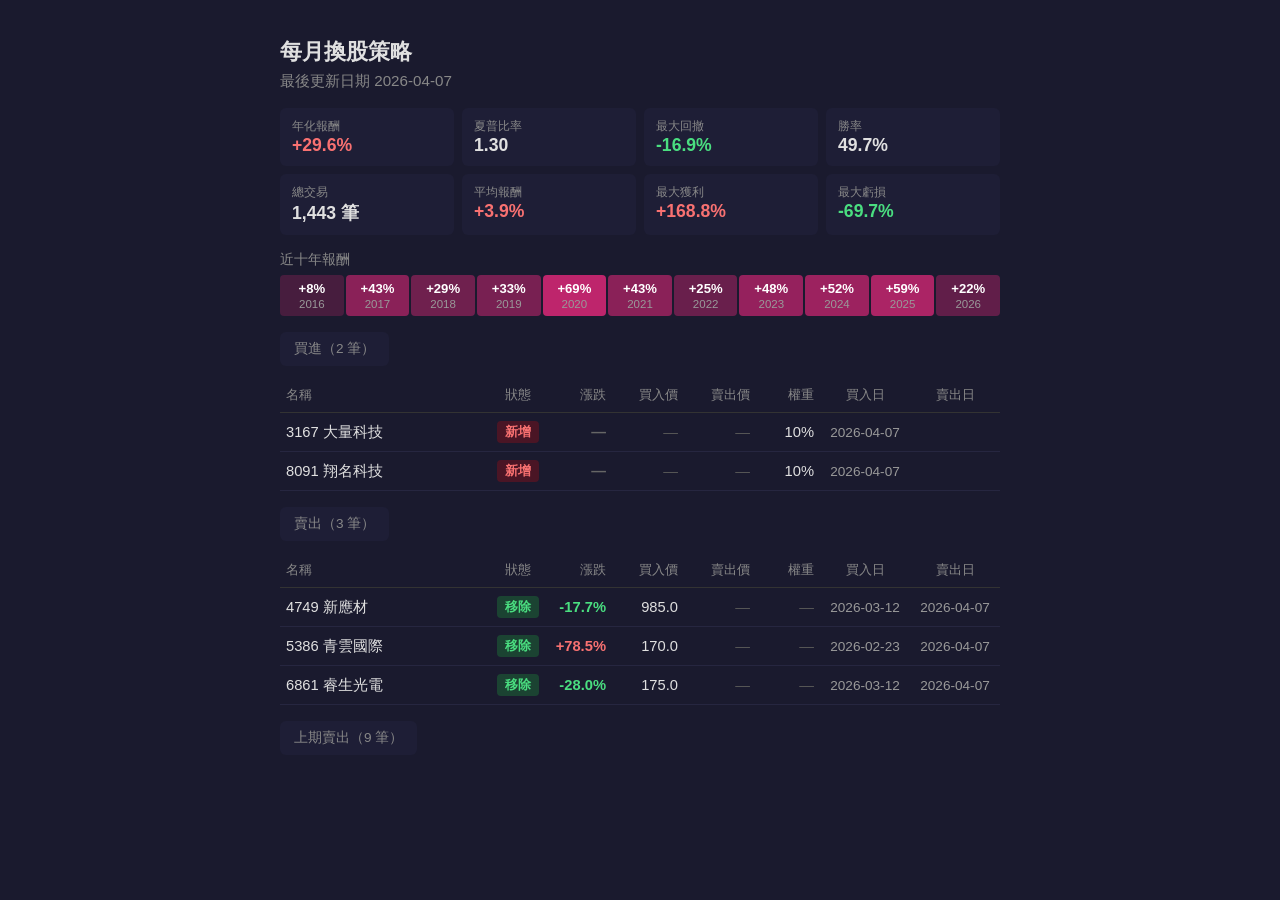
==== index.html @ 0b6f0db0 "更新交易訊號" ====
<!DOCTYPE html>
<html lang="zh-Hant">
<head>
<meta charset="UTF-8">
<meta name="viewport" content="width=device-width, initial-scale=1.0">
<title>每月換股策略</title>
<style>
*{margin:0;padding:0;box-sizing:border-box}
body{
  font-family:-apple-system,"Segoe UI",sans-serif;
  background:#1a1a2e;color:#e0e0e0;
  min-height:100vh;display:flex;justify-content:center;padding:16px;
}
.container{width:100%;max-width:720px}
h1{font-size:1.4rem;padding:20px 0 4px}
.sub{padding-bottom:16px}
.date{color:#888;font-size:0.95rem}

.metrics{
  display:grid;grid-template-columns:repeat(4,1fr);
  gap:8px;margin-bottom:16px;
}
.metric{background:#1e1e36;border-radius:6px;padding:10px 12px}
.metric-label{font-size:0.75rem;color:#888}
.metric-value{font-size:1.1rem;font-weight:600;font-variant-numeric:tabular-nums}
.metric-value.pos{color:#f87171}
.metric-value.neg{color:#4ade80}

.yearly{margin-bottom:16px}
.yearly-title{font-size:0.85rem;color:#888;margin-bottom:6px}
.yearly-row{display:flex;gap:2px}
.yearly-cell{flex:1;text-align:center;border-radius:4px;padding:6px 2px}
.yearly-val{font-size:0.82rem;font-weight:600;color:#fff}
.yearly-year{font-size:0.72rem;color:#999;margin-top:2px}

table{width:100%;border-collapse:collapse;font-size:0.92rem}
thead th{
  text-align:left;padding:8px 6px;color:#888;font-weight:500;
  border-bottom:1px solid #333;font-size:0.82rem;white-space:nowrap;
}
tbody td{padding:8px 6px;border-bottom:1px solid #262640}
tbody tr:hover{background:rgba(255,255,255,0.03)}

.col-name{min-width:120px}
.col-act{text-align:center;width:60px}
.col-ret{text-align:right;width:64px}
.col-price{text-align:right;width:72px}
.col-wt{text-align:right;width:64px}
.col-date{text-align:center;width:90px;color:#999;font-size:0.85rem}

.act{
  display:inline-block;font-size:0.82rem;padding:2px 8px;
  border-radius:4px;font-weight:600;
}
.act-buy{background:#4a1525;color:#f87171}
.act-sell{background:#1b4332;color:#4ade80}
.act-hold{background:#1e293b;color:#94a3b8}

.ret{font-weight:600;font-variant-numeric:tabular-nums}
.ret.pos{color:#f87171}
.ret.neg{color:#4ade80}
.ret.neutral{color:#666}

.wt{font-variant-numeric:tabular-nums}
.wt.dim{color:#555}

.price{font-variant-numeric:tabular-nums}
.price.dim{color:#555}

.empty{text-align:center;padding:32px;color:#666}

.section{margin-top:16px}
.section summary{
  cursor:pointer;font-size:0.85rem;color:#888;
  padding:8px 14px;background:#1e1e36;border-radius:6px;
  display:inline-block;user-select:none;
}
.section summary:hover{color:#bbb;background:#262640}
.section[open] summary{margin-bottom:8px}
.section table{margin-top:4px}
</style>
</head>
<body>
<div class="container">
<h1>每月換股策略</h1>
<div class="sub">
  <span class="date">最後更新日期 2026-04-07</span>
</div>
<div class="metrics">
<div class="metric"><div class="metric-label">年化報酬</div><div class="metric-value pos">+29.6%</div></div>
<div class="metric"><div class="metric-label">夏普比率</div><div class="metric-value">1.30</div></div>
<div class="metric"><div class="metric-label">最大回撤</div><div class="metric-value neg">-16.9%</div></div>
<div class="metric"><div class="metric-label">勝率</div><div class="metric-value">49.7%</div></div>
<div class="metric"><div class="metric-label">總交易</div><div class="metric-value">1,443 筆</div></div>
<div class="metric"><div class="metric-label">平均報酬</div><div class="metric-value pos">+3.9%</div></div>
<div class="metric"><div class="metric-label">最大獲利</div><div class="metric-value pos">+168.8%</div></div>
<div class="metric"><div class="metric-label">最大虧損</div><div class="metric-value neg">-69.7%</div></div>
</div>

<div class="yearly">
<div class="yearly-title">近十年報酬</div>
<div class="yearly-row">
<div class="yearly-cell" style="background:rgba(219,39,119,0.23)"><div class="yearly-val">+8%</div><div class="yearly-year">2016</div></div>
<div class="yearly-cell" style="background:rgba(219,39,119,0.58)"><div class="yearly-val">+43%</div><div class="yearly-year">2017</div></div>
<div class="yearly-cell" style="background:rgba(219,39,119,0.44)"><div class="yearly-val">+29%</div><div class="yearly-year">2018</div></div>
<div class="yearly-cell" style="background:rgba(219,39,119,0.49)"><div class="yearly-val">+33%</div><div class="yearly-year">2019</div></div>
<div class="yearly-cell" style="background:rgba(219,39,119,0.85)"><div class="yearly-val">+69%</div><div class="yearly-year">2020</div></div>
<div class="yearly-cell" style="background:rgba(219,39,119,0.58)"><div class="yearly-val">+43%</div><div class="yearly-year">2021</div></div>
<div class="yearly-cell" style="background:rgba(219,39,119,0.41)"><div class="yearly-val">+25%</div><div class="yearly-year">2022</div></div>
<div class="yearly-cell" style="background:rgba(219,39,119,0.64)"><div class="yearly-val">+48%</div><div class="yearly-year">2023</div></div>
<div class="yearly-cell" style="background:rgba(219,39,119,0.68)"><div class="yearly-val">+52%</div><div class="yearly-year">2024</div></div>
<div class="yearly-cell" style="background:rgba(219,39,119,0.75)"><div class="yearly-val">+59%</div><div class="yearly-year">2025</div></div>
<div class="yearly-cell" style="background:rgba(219,39,119,0.37)"><div class="yearly-val">+22%</div><div class="yearly-year">2026</div></div>
</div>
</div>


<details class="section" open>
<summary>買進（2 筆）</summary>
<table>
<thead>
<tr>
  <th>名稱</th>
  <th style="text-align:center">狀態</th>
  <th style="text-align:right">漲跌</th>
  <th style="text-align:right">買入價</th>
  <th style="text-align:right">賣出價</th>
  <th style="text-align:right">權重</th>
  <th style="text-align:center">買入日</th>
  <th style="text-align:center">賣出日</th>
</tr>
</thead>
<tbody>
<tr>
  <td class="col-name">3167 大量科技</td>
  <td class="col-act"><span class="act act-buy">新增</span></td>
  <td class="col-ret"><span class="ret neutral">—</span></td>
  <td class="col-price"><span class="price dim">—</span></td>
  <td class="col-price"><span class="price dim">—</span></td>
  <td class="col-wt"><span class="wt">10%</span></td>
  <td class="col-date">2026-04-07</td>
  <td class="col-date"></td>
</tr>
<tr>
  <td class="col-name">8091 翔名科技</td>
  <td class="col-act"><span class="act act-buy">新增</span></td>
  <td class="col-ret"><span class="ret neutral">—</span></td>
  <td class="col-price"><span class="price dim">—</span></td>
  <td class="col-price"><span class="price dim">—</span></td>
  <td class="col-wt"><span class="wt">10%</span></td>
  <td class="col-date">2026-04-07</td>
  <td class="col-date"></td>
</tr>

</tbody>
</table>
</details>
<details class="section" open>
<summary>賣出（3 筆）</summary>
<table>
<thead>
<tr>
  <th>名稱</th>
  <th style="text-align:center">狀態</th>
  <th style="text-align:right">漲跌</th>
  <th style="text-align:right">買入價</th>
  <th style="text-align:right">賣出價</th>
  <th style="text-align:right">權重</th>
  <th style="text-align:center">買入日</th>
  <th style="text-align:center">賣出日</th>
</tr>
</thead>
<tbody>
<tr>
  <td class="col-name">4749 新應材</td>
  <td class="col-act"><span class="act act-sell">移除</span></td>
  <td class="col-ret"><span class="ret neg">-17.7%</span></td>
  <td class="col-price"><span class="price">985.0</span></td>
  <td class="col-price"><span class="price dim">—</span></td>
  <td class="col-wt"><span class="wt dim">—</span></td>
  <td class="col-date">2026-03-12</td>
  <td class="col-date">2026-04-07</td>
</tr>
<tr>
  <td class="col-name">5386 青雲國際</td>
  <td class="col-act"><span class="act act-sell">移除</span></td>
  <td class="col-ret"><span class="ret pos">+78.5%</span></td>
  <td class="col-price"><span class="price">170.0</span></td>
  <td class="col-price"><span class="price dim">—</span></td>
  <td class="col-wt"><span class="wt dim">—</span></td>
  <td class="col-date">2026-02-23</td>
  <td class="col-date">2026-04-07</td>
</tr>
<tr>
  <td class="col-name">6861 睿生光電</td>
  <td class="col-act"><span class="act act-sell">移除</span></td>
  <td class="col-ret"><span class="ret neg">-28.0%</span></td>
  <td class="col-price"><span class="price">175.0</span></td>
  <td class="col-price"><span class="price dim">—</span></td>
  <td class="col-wt"><span class="wt dim">—</span></td>
  <td class="col-date">2026-03-12</td>
  <td class="col-date">2026-04-07</td>
</tr>

</tbody>
</table>
</details>
<details class="section">
<summary>上期賣出（9 筆）</summary>
<table>
<thead>
<tr>
  <th>名稱</th>
  <th style="text-align:center">狀態</th>
  <th style="text-align:right">漲跌</th>
  <th style="text-align:right">買入價</th>
  <th style="text-align:right">賣出價</th>
  <th style="text-align:right">權重</th>
  <th style="text-align:center">買入日</th>
  <th style="text-align:center">賣出日</th>
</tr>
</thead>
<tbody>
<tr>
  <td class="col-name">6588 東典光電</td>
  <td class="col-act"><span class="act act-sell">移除</span></td>
  <td class="col-ret"><span class="ret neg">-22.9%</span></td>
  <td class="col-price"><span class="price">100.0</span></td>
  <td class="col-price"><span class="price">77.6</span></td>
  <td class="col-wt"><span class="wt dim">—</span></td>
  <td class="col-date">2026-02-23</td>
  <td class="col-date">2026-03-12</td>
</tr>
<tr>
  <td class="col-name">8996 高力</td>
  <td class="col-act"><span class="act act-sell">移除</span></td>
  <td class="col-ret"><span class="ret neg">-6.7%</span></td>
  <td class="col-price"><span class="price">895.0</span></td>
  <td class="col-price"><span class="price">840.0</span></td>
  <td class="col-wt"><span class="wt dim">—</span></td>
  <td class="col-date">2026-02-23</td>
  <td class="col-date">2026-03-12</td>
</tr>
<tr>
  <td class="col-name">2485 兆赫電子</td>
  <td class="col-act"><span class="act act-sell">移除</span></td>
  <td class="col-ret"><span class="ret pos">+51.4%</span></td>
  <td class="col-price"><span class="price">37.8</span></td>
  <td class="col-price"><span class="price">57.5</span></td>
  <td class="col-wt"><span class="wt dim">—</span></td>
  <td class="col-date">2026-02-23</td>
  <td class="col-date">2026-03-12</td>
</tr>
<tr>
  <td class="col-name">3167 大量科技</td>
  <td class="col-act"><span class="act act-sell">移除</span></td>
  <td class="col-ret"><span class="ret pos">+25.4%</span></td>
  <td class="col-price"><span class="price">281.5</span></td>
  <td class="col-price"><span class="price">355.0</span></td>
  <td class="col-wt"><span class="wt dim">—</span></td>
  <td class="col-date">2026-02-23</td>
  <td class="col-date">2026-03-12</td>
</tr>
<tr>
  <td class="col-name">5475 德宏工業</td>
  <td class="col-act"><span class="act act-sell">移除</span></td>
  <td class="col-ret"><span class="ret pos">+11.6%</span></td>
  <td class="col-price"><span class="price">179.0</span></td>
  <td class="col-price"><span class="price">201.0</span></td>
  <td class="col-wt"><span class="wt dim">—</span></td>
  <td class="col-date">2026-02-23</td>
  <td class="col-date">2026-03-12</td>
</tr>
<tr>
  <td class="col-name">2897 王道銀行</td>
  <td class="col-act"><span class="act act-sell">移除</span></td>
  <td class="col-ret"><span class="ret pos">+1.8%</span></td>
  <td class="col-price"><span class="price">9.7</span></td>
  <td class="col-price"><span class="price">9.9</span></td>
  <td class="col-wt"><span class="wt dim">—</span></td>
  <td class="col-date">2026-02-23</td>
  <td class="col-date">2026-03-12</td>
</tr>
<tr>
  <td class="col-name">2890 永豐金控</td>
  <td class="col-act"><span class="act act-sell">移除</span></td>
  <td class="col-ret"><span class="ret neg">-4.0%</span></td>
  <td class="col-price"><span class="price">32.5</span></td>
  <td class="col-price"><span class="price">31.4</span></td>
  <td class="col-wt"><span class="wt dim">—</span></td>
  <td class="col-date">2026-02-23</td>
  <td class="col-date">2026-03-12</td>
</tr>
<tr>
  <td class="col-name">3526 凡甲科技</td>
  <td class="col-act"><span class="act act-sell">移除</span></td>
  <td class="col-ret"><span class="ret neg">-0.6%</span></td>
  <td class="col-price"><span class="price">286.0</span></td>
  <td class="col-price"><span class="price">286.0</span></td>
  <td class="col-wt"><span class="wt dim">—</span></td>
  <td class="col-date">2026-02-23</td>
  <td class="col-date">2026-03-12</td>
</tr>
<tr>
  <td class="col-name">3163 波若威科</td>
  <td class="col-act"><span class="act act-sell">移除</span></td>
  <td class="col-ret"><span class="ret pos">+31.6%</span></td>
  <td class="col-price"><span class="price">640.0</span></td>
  <td class="col-price"><span class="price">847.0</span></td>
  <td class="col-wt"><span class="wt dim">—</span></td>
  <td class="col-date">2026-02-23</td>
  <td class="col-date">2026-03-12</td>
</tr>

</tbody>
</table>
</details>
</div>
</body>
</html>
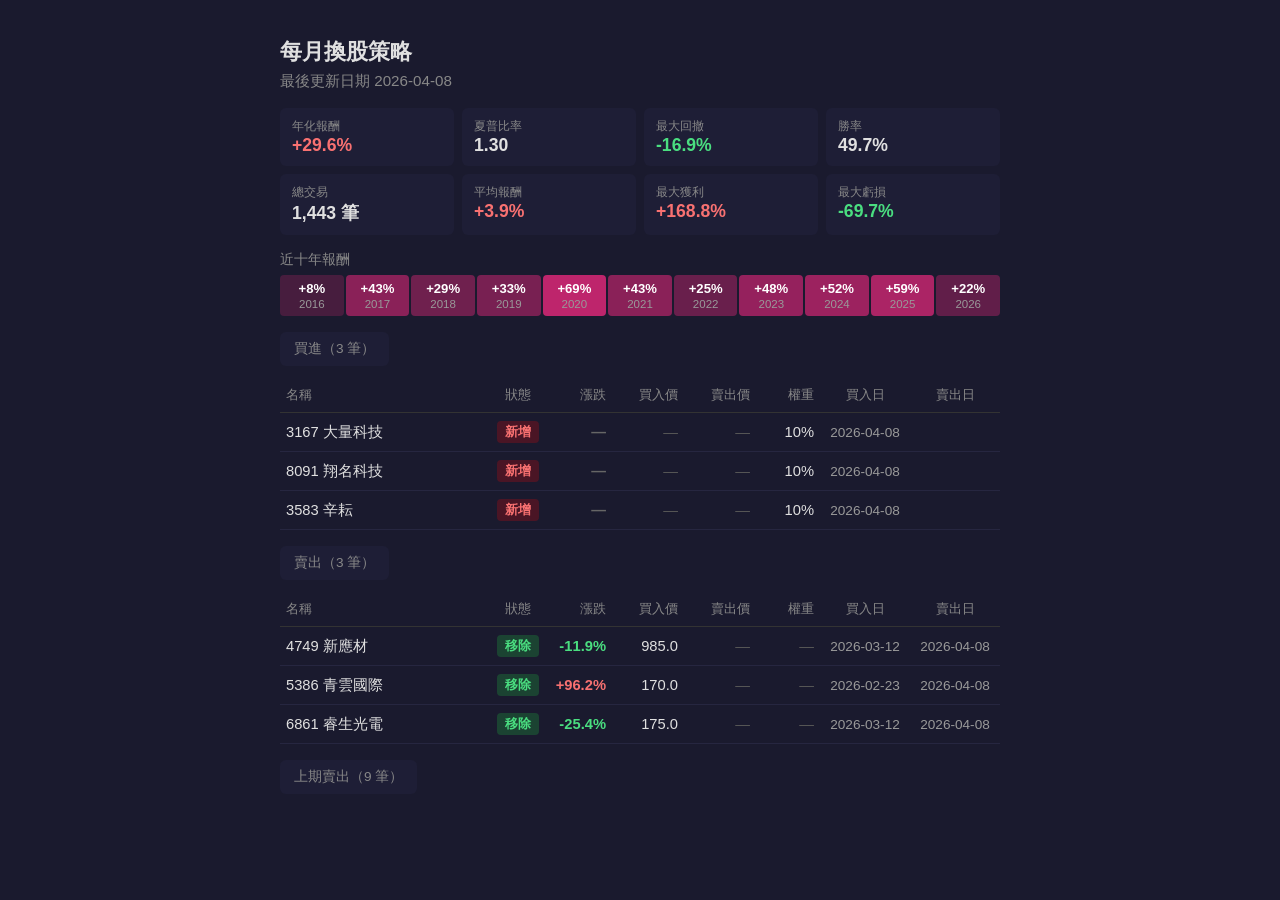
==== commit 9dbb2e10: "更新交易訊號" ====
--- a/index.html
+++ b/index.html
@@ -84,7 +84,7 @@
 <div class="container">
 <h1>每月換股策略</h1>
 <div class="sub">
-  <span class="date">最後更新日期 2026-04-07</span>
+  <span class="date">最後更新日期 2026-04-08</span>
 </div>
 <div class="metrics">
 <div class="metric"><div class="metric-label">年化報酬</div><div class="metric-value pos">+29.6%</div></div>
@@ -116,7 +116,7 @@
 
 
 <details class="section" open>
-<summary>買進（2 筆）</summary>
+<summary>買進（3 筆）</summary>
 <table>
 <thead>
 <tr>
@@ -138,7 +138,7 @@
   <td class="col-price"><span class="price dim">—</span></td>
   <td class="col-price"><span class="price dim">—</span></td>
   <td class="col-wt"><span class="wt">10%</span></td>
-  <td class="col-date">2026-04-07</td>
+  <td class="col-date">2026-04-08</td>
   <td class="col-date"></td>
 </tr>
 <tr>
@@ -148,7 +148,17 @@
   <td class="col-price"><span class="price dim">—</span></td>
   <td class="col-price"><span class="price dim">—</span></td>
   <td class="col-wt"><span class="wt">10%</span></td>
-  <td class="col-date">2026-04-07</td>
+  <td class="col-date">2026-04-08</td>
+  <td class="col-date"></td>
+</tr>
+<tr>
+  <td class="col-name">3583 辛耘</td>
+  <td class="col-act"><span class="act act-buy">新增</span></td>
+  <td class="col-ret"><span class="ret neutral">—</span></td>
+  <td class="col-price"><span class="price dim">—</span></td>
+  <td class="col-price"><span class="price dim">—</span></td>
+  <td class="col-wt"><span class="wt">10%</span></td>
+  <td class="col-date">2026-04-08</td>
   <td class="col-date"></td>
 </tr>
 
@@ -174,32 +184,32 @@
 <tr>
   <td class="col-name">4749 新應材</td>
   <td class="col-act"><span class="act act-sell">移除</span></td>
-  <td class="col-ret"><span class="ret neg">-17.7%</span></td>
+  <td class="col-ret"><span class="ret neg">-11.9%</span></td>
   <td class="col-price"><span class="price">985.0</span></td>
   <td class="col-price"><span class="price dim">—</span></td>
   <td class="col-wt"><span class="wt dim">—</span></td>
   <td class="col-date">2026-03-12</td>
-  <td class="col-date">2026-04-07</td>
+  <td class="col-date">2026-04-08</td>
 </tr>
 <tr>
   <td class="col-name">5386 青雲國際</td>
   <td class="col-act"><span class="act act-sell">移除</span></td>
-  <td class="col-ret"><span class="ret pos">+78.5%</span></td>
+  <td class="col-ret"><span class="ret pos">+96.2%</span></td>
   <td class="col-price"><span class="price">170.0</span></td>
   <td class="col-price"><span class="price dim">—</span></td>
   <td class="col-wt"><span class="wt dim">—</span></td>
   <td class="col-date">2026-02-23</td>
-  <td class="col-date">2026-04-07</td>
+  <td class="col-date">2026-04-08</td>
 </tr>
 <tr>
   <td class="col-name">6861 睿生光電</td>
   <td class="col-act"><span class="act act-sell">移除</span></td>
-  <td class="col-ret"><span class="ret neg">-28.0%</span></td>
+  <td class="col-ret"><span class="ret neg">-25.4%</span></td>
   <td class="col-price"><span class="price">175.0</span></td>
   <td class="col-price"><span class="price dim">—</span></td>
   <td class="col-wt"><span class="wt dim">—</span></td>
   <td class="col-date">2026-03-12</td>
-  <td class="col-date">2026-04-07</td>
+  <td class="col-date">2026-04-08</td>
 </tr>
 
 </tbody>
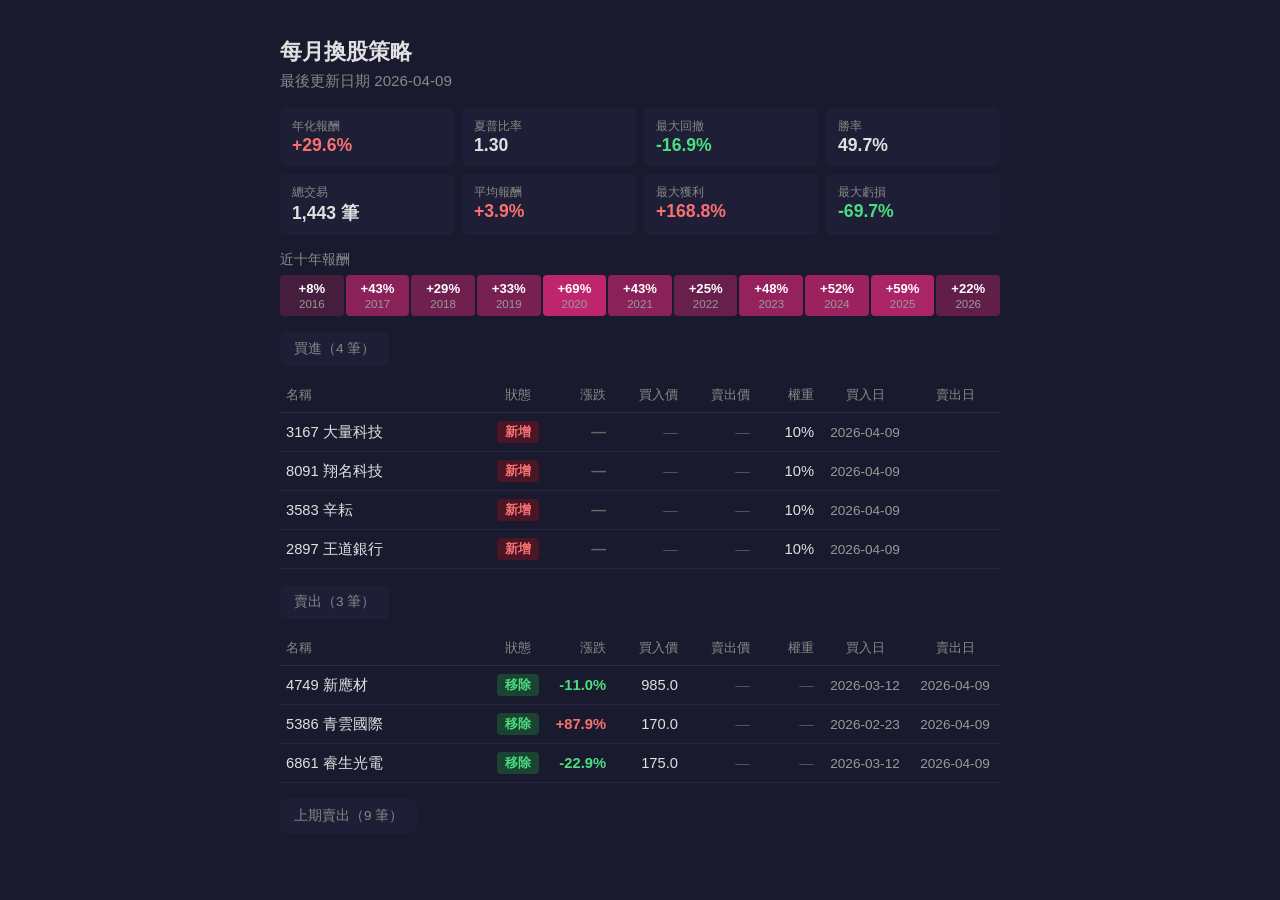
==== commit ac52eb8e: "更新交易訊號" ====
--- a/index.html
+++ b/index.html
@@ -84,7 +84,7 @@
 <div class="container">
 <h1>每月換股策略</h1>
 <div class="sub">
-  <span class="date">最後更新日期 2026-04-08</span>
+  <span class="date">最後更新日期 2026-04-09</span>
 </div>
 <div class="metrics">
 <div class="metric"><div class="metric-label">年化報酬</div><div class="metric-value pos">+29.6%</div></div>
@@ -116,7 +116,7 @@
 
 
 <details class="section" open>
-<summary>買進（3 筆）</summary>
+<summary>買進（4 筆）</summary>
 <table>
 <thead>
 <tr>
@@ -138,7 +138,7 @@
   <td class="col-price"><span class="price dim">—</span></td>
   <td class="col-price"><span class="price dim">—</span></td>
   <td class="col-wt"><span class="wt">10%</span></td>
-  <td class="col-date">2026-04-08</td>
+  <td class="col-date">2026-04-09</td>
   <td class="col-date"></td>
 </tr>
 <tr>
@@ -148,7 +148,7 @@
   <td class="col-price"><span class="price dim">—</span></td>
   <td class="col-price"><span class="price dim">—</span></td>
   <td class="col-wt"><span class="wt">10%</span></td>
-  <td class="col-date">2026-04-08</td>
+  <td class="col-date">2026-04-09</td>
   <td class="col-date"></td>
 </tr>
 <tr>
@@ -158,7 +158,17 @@
   <td class="col-price"><span class="price dim">—</span></td>
   <td class="col-price"><span class="price dim">—</span></td>
   <td class="col-wt"><span class="wt">10%</span></td>
-  <td class="col-date">2026-04-08</td>
+  <td class="col-date">2026-04-09</td>
+  <td class="col-date"></td>
+</tr>
+<tr>
+  <td class="col-name">2897 王道銀行</td>
+  <td class="col-act"><span class="act act-buy">新增</span></td>
+  <td class="col-ret"><span class="ret neutral">—</span></td>
+  <td class="col-price"><span class="price dim">—</span></td>
+  <td class="col-price"><span class="price dim">—</span></td>
+  <td class="col-wt"><span class="wt">10%</span></td>
+  <td class="col-date">2026-04-09</td>
   <td class="col-date"></td>
 </tr>
 
@@ -184,32 +194,32 @@
 <tr>
   <td class="col-name">4749 新應材</td>
   <td class="col-act"><span class="act act-sell">移除</span></td>
-  <td class="col-ret"><span class="ret neg">-11.9%</span></td>
+  <td class="col-ret"><span class="ret neg">-11.0%</span></td>
   <td class="col-price"><span class="price">985.0</span></td>
   <td class="col-price"><span class="price dim">—</span></td>
   <td class="col-wt"><span class="wt dim">—</span></td>
   <td class="col-date">2026-03-12</td>
-  <td class="col-date">2026-04-08</td>
+  <td class="col-date">2026-04-09</td>
 </tr>
 <tr>
   <td class="col-name">5386 青雲國際</td>
   <td class="col-act"><span class="act act-sell">移除</span></td>
-  <td class="col-ret"><span class="ret pos">+96.2%</span></td>
+  <td class="col-ret"><span class="ret pos">+87.9%</span></td>
   <td class="col-price"><span class="price">170.0</span></td>
   <td class="col-price"><span class="price dim">—</span></td>
   <td class="col-wt"><span class="wt dim">—</span></td>
   <td class="col-date">2026-02-23</td>
-  <td class="col-date">2026-04-08</td>
+  <td class="col-date">2026-04-09</td>
 </tr>
 <tr>
   <td class="col-name">6861 睿生光電</td>
   <td class="col-act"><span class="act act-sell">移除</span></td>
-  <td class="col-ret"><span class="ret neg">-25.4%</span></td>
+  <td class="col-ret"><span class="ret neg">-22.9%</span></td>
   <td class="col-price"><span class="price">175.0</span></td>
   <td class="col-price"><span class="price dim">—</span></td>
   <td class="col-wt"><span class="wt dim">—</span></td>
   <td class="col-date">2026-03-12</td>
-  <td class="col-date">2026-04-08</td>
+  <td class="col-date">2026-04-09</td>
 </tr>
 
 </tbody>
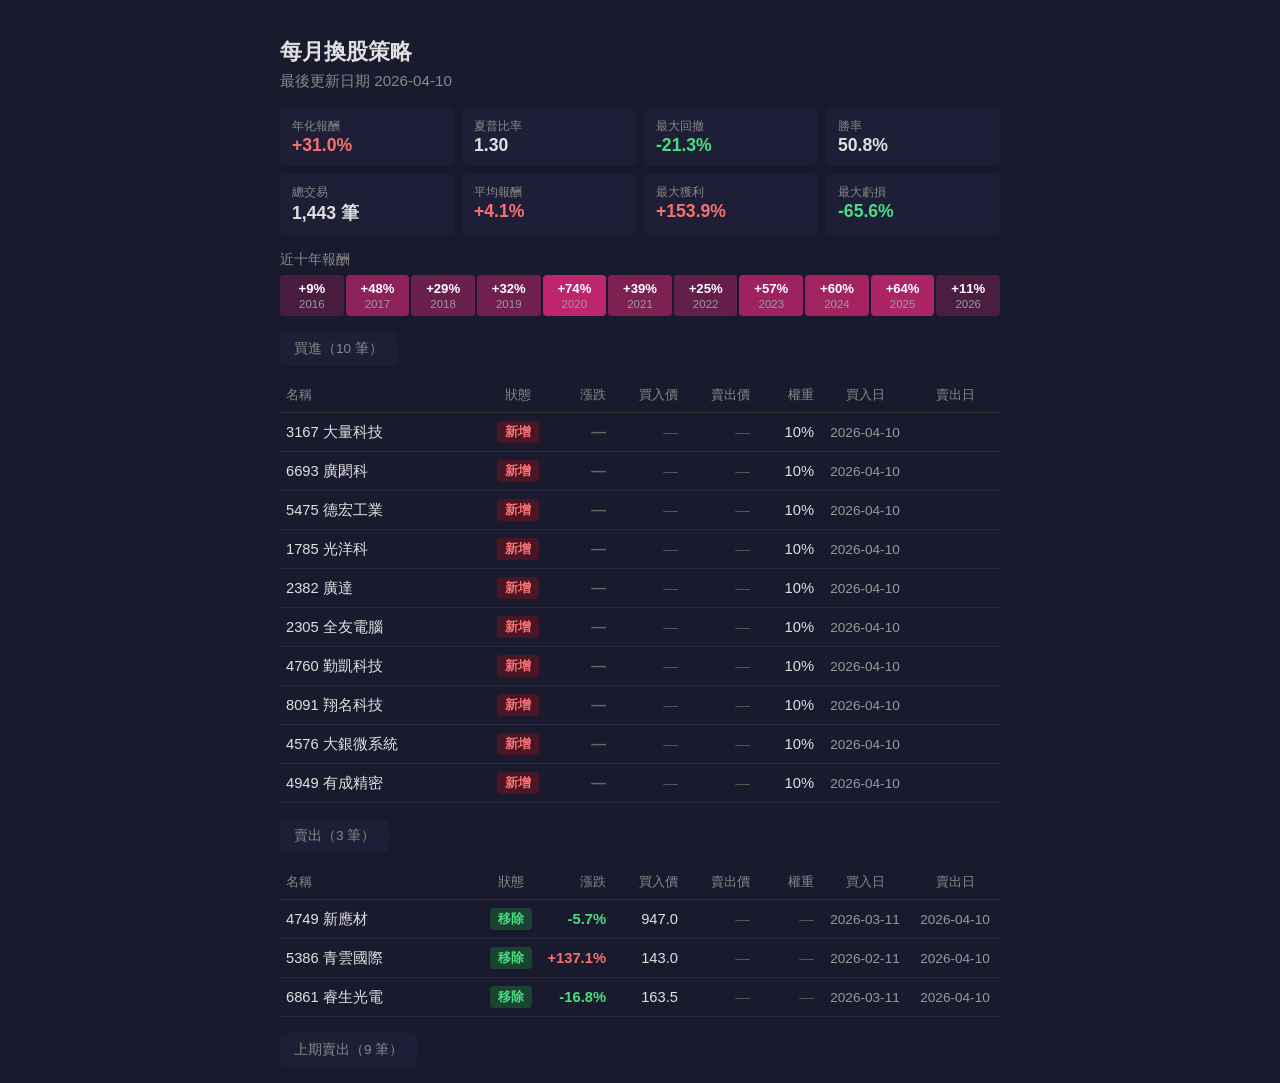
==== commit 7bce4540: "更新交易訊號" ====
--- a/index.html
+++ b/index.html
@@ -84,39 +84,39 @@
 <div class="container">
 <h1>每月換股策略</h1>
 <div class="sub">
-  <span class="date">最後更新日期 2026-04-09</span>
+  <span class="date">最後更新日期 2026-04-10</span>
 </div>
 <div class="metrics">
-<div class="metric"><div class="metric-label">年化報酬</div><div class="metric-value pos">+29.6%</div></div>
+<div class="metric"><div class="metric-label">年化報酬</div><div class="metric-value pos">+31.0%</div></div>
 <div class="metric"><div class="metric-label">夏普比率</div><div class="metric-value">1.30</div></div>
-<div class="metric"><div class="metric-label">最大回撤</div><div class="metric-value neg">-16.9%</div></div>
-<div class="metric"><div class="metric-label">勝率</div><div class="metric-value">49.7%</div></div>
+<div class="metric"><div class="metric-label">最大回撤</div><div class="metric-value neg">-21.3%</div></div>
+<div class="metric"><div class="metric-label">勝率</div><div class="metric-value">50.8%</div></div>
 <div class="metric"><div class="metric-label">總交易</div><div class="metric-value">1,443 筆</div></div>
-<div class="metric"><div class="metric-label">平均報酬</div><div class="metric-value pos">+3.9%</div></div>
-<div class="metric"><div class="metric-label">最大獲利</div><div class="metric-value pos">+168.8%</div></div>
-<div class="metric"><div class="metric-label">最大虧損</div><div class="metric-value neg">-69.7%</div></div>
+<div class="metric"><div class="metric-label">平均報酬</div><div class="metric-value pos">+4.1%</div></div>
+<div class="metric"><div class="metric-label">最大獲利</div><div class="metric-value pos">+153.9%</div></div>
+<div class="metric"><div class="metric-label">最大虧損</div><div class="metric-value neg">-65.6%</div></div>
 </div>
 
 <div class="yearly">
 <div class="yearly-title">近十年報酬</div>
 <div class="yearly-row">
-<div class="yearly-cell" style="background:rgba(219,39,119,0.23)"><div class="yearly-val">+8%</div><div class="yearly-year">2016</div></div>
-<div class="yearly-cell" style="background:rgba(219,39,119,0.58)"><div class="yearly-val">+43%</div><div class="yearly-year">2017</div></div>
-<div class="yearly-cell" style="background:rgba(219,39,119,0.44)"><div class="yearly-val">+29%</div><div class="yearly-year">2018</div></div>
-<div class="yearly-cell" style="background:rgba(219,39,119,0.49)"><div class="yearly-val">+33%</div><div class="yearly-year">2019</div></div>
-<div class="yearly-cell" style="background:rgba(219,39,119,0.85)"><div class="yearly-val">+69%</div><div class="yearly-year">2020</div></div>
-<div class="yearly-cell" style="background:rgba(219,39,119,0.58)"><div class="yearly-val">+43%</div><div class="yearly-year">2021</div></div>
-<div class="yearly-cell" style="background:rgba(219,39,119,0.41)"><div class="yearly-val">+25%</div><div class="yearly-year">2022</div></div>
-<div class="yearly-cell" style="background:rgba(219,39,119,0.64)"><div class="yearly-val">+48%</div><div class="yearly-year">2023</div></div>
-<div class="yearly-cell" style="background:rgba(219,39,119,0.68)"><div class="yearly-val">+52%</div><div class="yearly-year">2024</div></div>
-<div class="yearly-cell" style="background:rgba(219,39,119,0.75)"><div class="yearly-val">+59%</div><div class="yearly-year">2025</div></div>
-<div class="yearly-cell" style="background:rgba(219,39,119,0.37)"><div class="yearly-val">+22%</div><div class="yearly-year">2026</div></div>
+<div class="yearly-cell" style="background:rgba(219,39,119,0.24)"><div class="yearly-val">+9%</div><div class="yearly-year">2016</div></div>
+<div class="yearly-cell" style="background:rgba(219,39,119,0.60)"><div class="yearly-val">+48%</div><div class="yearly-year">2017</div></div>
+<div class="yearly-cell" style="background:rgba(219,39,119,0.42)"><div class="yearly-val">+29%</div><div class="yearly-year">2018</div></div>
+<div class="yearly-cell" style="background:rgba(219,39,119,0.45)"><div class="yearly-val">+32%</div><div class="yearly-year">2019</div></div>
+<div class="yearly-cell" style="background:rgba(219,39,119,0.85)"><div class="yearly-val">+74%</div><div class="yearly-year">2020</div></div>
+<div class="yearly-cell" style="background:rgba(219,39,119,0.51)"><div class="yearly-val">+39%</div><div class="yearly-year">2021</div></div>
+<div class="yearly-cell" style="background:rgba(219,39,119,0.38)"><div class="yearly-val">+25%</div><div class="yearly-year">2022</div></div>
+<div class="yearly-cell" style="background:rgba(219,39,119,0.69)"><div class="yearly-val">+57%</div><div class="yearly-year">2023</div></div>
+<div class="yearly-cell" style="background:rgba(219,39,119,0.71)"><div class="yearly-val">+60%</div><div class="yearly-year">2024</div></div>
+<div class="yearly-cell" style="background:rgba(219,39,119,0.75)"><div class="yearly-val">+64%</div><div class="yearly-year">2025</div></div>
+<div class="yearly-cell" style="background:rgba(219,39,119,0.25)"><div class="yearly-val">+11%</div><div class="yearly-year">2026</div></div>
 </div>
 </div>
 
 
 <details class="section" open>
-<summary>買進（4 筆）</summary>
+<summary>買進（10 筆）</summary>
 <table>
 <thead>
 <tr>
@@ -138,7 +138,67 @@
   <td class="col-price"><span class="price dim">—</span></td>
   <td class="col-price"><span class="price dim">—</span></td>
   <td class="col-wt"><span class="wt">10%</span></td>
-  <td class="col-date">2026-04-09</td>
+  <td class="col-date">2026-04-10</td>
+  <td class="col-date"></td>
+</tr>
+<tr>
+  <td class="col-name">6693 廣閎科</td>
+  <td class="col-act"><span class="act act-buy">新增</span></td>
+  <td class="col-ret"><span class="ret neutral">—</span></td>
+  <td class="col-price"><span class="price dim">—</span></td>
+  <td class="col-price"><span class="price dim">—</span></td>
+  <td class="col-wt"><span class="wt">10%</span></td>
+  <td class="col-date">2026-04-10</td>
+  <td class="col-date"></td>
+</tr>
+<tr>
+  <td class="col-name">5475 德宏工業</td>
+  <td class="col-act"><span class="act act-buy">新增</span></td>
+  <td class="col-ret"><span class="ret neutral">—</span></td>
+  <td class="col-price"><span class="price dim">—</span></td>
+  <td class="col-price"><span class="price dim">—</span></td>
+  <td class="col-wt"><span class="wt">10%</span></td>
+  <td class="col-date">2026-04-10</td>
+  <td class="col-date"></td>
+</tr>
+<tr>
+  <td class="col-name">1785 光洋科</td>
+  <td class="col-act"><span class="act act-buy">新增</span></td>
+  <td class="col-ret"><span class="ret neutral">—</span></td>
+  <td class="col-price"><span class="price dim">—</span></td>
+  <td class="col-price"><span class="price dim">—</span></td>
+  <td class="col-wt"><span class="wt">10%</span></td>
+  <td class="col-date">2026-04-10</td>
+  <td class="col-date"></td>
+</tr>
+<tr>
+  <td class="col-name">2382 廣達</td>
+  <td class="col-act"><span class="act act-buy">新增</span></td>
+  <td class="col-ret"><span class="ret neutral">—</span></td>
+  <td class="col-price"><span class="price dim">—</span></td>
+  <td class="col-price"><span class="price dim">—</span></td>
+  <td class="col-wt"><span class="wt">10%</span></td>
+  <td class="col-date">2026-04-10</td>
+  <td class="col-date"></td>
+</tr>
+<tr>
+  <td class="col-name">2305 全友電腦</td>
+  <td class="col-act"><span class="act act-buy">新增</span></td>
+  <td class="col-ret"><span class="ret neutral">—</span></td>
+  <td class="col-price"><span class="price dim">—</span></td>
+  <td class="col-price"><span class="price dim">—</span></td>
+  <td class="col-wt"><span class="wt">10%</span></td>
+  <td class="col-date">2026-04-10</td>
+  <td class="col-date"></td>
+</tr>
+<tr>
+  <td class="col-name">4760 勤凱科技</td>
+  <td class="col-act"><span class="act act-buy">新增</span></td>
+  <td class="col-ret"><span class="ret neutral">—</span></td>
+  <td class="col-price"><span class="price dim">—</span></td>
+  <td class="col-price"><span class="price dim">—</span></td>
+  <td class="col-wt"><span class="wt">10%</span></td>
+  <td class="col-date">2026-04-10</td>
   <td class="col-date"></td>
 </tr>
 <tr>
@@ -148,27 +208,27 @@
   <td class="col-price"><span class="price dim">—</span></td>
   <td class="col-price"><span class="price dim">—</span></td>
   <td class="col-wt"><span class="wt">10%</span></td>
-  <td class="col-date">2026-04-09</td>
-  <td class="col-date"></td>
-</tr>
-<tr>
-  <td class="col-name">3583 辛耘</td>
-  <td class="col-act"><span class="act act-buy">新增</span></td>
-  <td class="col-ret"><span class="ret neutral">—</span></td>
-  <td class="col-price"><span class="price dim">—</span></td>
-  <td class="col-price"><span class="price dim">—</span></td>
-  <td class="col-wt"><span class="wt">10%</span></td>
-  <td class="col-date">2026-04-09</td>
-  <td class="col-date"></td>
-</tr>
-<tr>
-  <td class="col-name">2897 王道銀行</td>
-  <td class="col-act"><span class="act act-buy">新增</span></td>
-  <td class="col-ret"><span class="ret neutral">—</span></td>
-  <td class="col-price"><span class="price dim">—</span></td>
-  <td class="col-price"><span class="price dim">—</span></td>
-  <td class="col-wt"><span class="wt">10%</span></td>
-  <td class="col-date">2026-04-09</td>
+  <td class="col-date">2026-04-10</td>
+  <td class="col-date"></td>
+</tr>
+<tr>
+  <td class="col-name">4576 大銀微系統</td>
+  <td class="col-act"><span class="act act-buy">新增</span></td>
+  <td class="col-ret"><span class="ret neutral">—</span></td>
+  <td class="col-price"><span class="price dim">—</span></td>
+  <td class="col-price"><span class="price dim">—</span></td>
+  <td class="col-wt"><span class="wt">10%</span></td>
+  <td class="col-date">2026-04-10</td>
+  <td class="col-date"></td>
+</tr>
+<tr>
+  <td class="col-name">4949 有成精密</td>
+  <td class="col-act"><span class="act act-buy">新增</span></td>
+  <td class="col-ret"><span class="ret neutral">—</span></td>
+  <td class="col-price"><span class="price dim">—</span></td>
+  <td class="col-price"><span class="price dim">—</span></td>
+  <td class="col-wt"><span class="wt">10%</span></td>
+  <td class="col-date">2026-04-10</td>
   <td class="col-date"></td>
 </tr>
 
@@ -194,32 +254,32 @@
 <tr>
   <td class="col-name">4749 新應材</td>
   <td class="col-act"><span class="act act-sell">移除</span></td>
-  <td class="col-ret"><span class="ret neg">-11.0%</span></td>
-  <td class="col-price"><span class="price">985.0</span></td>
-  <td class="col-price"><span class="price dim">—</span></td>
-  <td class="col-wt"><span class="wt dim">—</span></td>
-  <td class="col-date">2026-03-12</td>
-  <td class="col-date">2026-04-09</td>
+  <td class="col-ret"><span class="ret neg">-5.7%</span></td>
+  <td class="col-price"><span class="price">947.0</span></td>
+  <td class="col-price"><span class="price dim">—</span></td>
+  <td class="col-wt"><span class="wt dim">—</span></td>
+  <td class="col-date">2026-03-11</td>
+  <td class="col-date">2026-04-10</td>
 </tr>
 <tr>
   <td class="col-name">5386 青雲國際</td>
   <td class="col-act"><span class="act act-sell">移除</span></td>
-  <td class="col-ret"><span class="ret pos">+87.9%</span></td>
-  <td class="col-price"><span class="price">170.0</span></td>
-  <td class="col-price"><span class="price dim">—</span></td>
-  <td class="col-wt"><span class="wt dim">—</span></td>
-  <td class="col-date">2026-02-23</td>
-  <td class="col-date">2026-04-09</td>
+  <td class="col-ret"><span class="ret pos">+137.1%</span></td>
+  <td class="col-price"><span class="price">143.0</span></td>
+  <td class="col-price"><span class="price dim">—</span></td>
+  <td class="col-wt"><span class="wt dim">—</span></td>
+  <td class="col-date">2026-02-11</td>
+  <td class="col-date">2026-04-10</td>
 </tr>
 <tr>
   <td class="col-name">6861 睿生光電</td>
   <td class="col-act"><span class="act act-sell">移除</span></td>
-  <td class="col-ret"><span class="ret neg">-22.9%</span></td>
-  <td class="col-price"><span class="price">175.0</span></td>
-  <td class="col-price"><span class="price dim">—</span></td>
-  <td class="col-wt"><span class="wt dim">—</span></td>
-  <td class="col-date">2026-03-12</td>
-  <td class="col-date">2026-04-09</td>
+  <td class="col-ret"><span class="ret neg">-16.8%</span></td>
+  <td class="col-price"><span class="price">163.5</span></td>
+  <td class="col-price"><span class="price dim">—</span></td>
+  <td class="col-wt"><span class="wt dim">—</span></td>
+  <td class="col-date">2026-03-11</td>
+  <td class="col-date">2026-04-10</td>
 </tr>
 
 </tbody>
@@ -244,92 +304,92 @@
 <tr>
   <td class="col-name">6588 東典光電</td>
   <td class="col-act"><span class="act act-sell">移除</span></td>
-  <td class="col-ret"><span class="ret neg">-22.9%</span></td>
-  <td class="col-price"><span class="price">100.0</span></td>
-  <td class="col-price"><span class="price">77.6</span></td>
-  <td class="col-wt"><span class="wt dim">—</span></td>
-  <td class="col-date">2026-02-23</td>
-  <td class="col-date">2026-03-12</td>
+  <td class="col-ret"><span class="ret neg">-21.8%</span></td>
+  <td class="col-price"><span class="price">90.0</span></td>
+  <td class="col-price"><span class="price">70.8</span></td>
+  <td class="col-wt"><span class="wt dim">—</span></td>
+  <td class="col-date">2026-02-11</td>
+  <td class="col-date">2026-03-11</td>
 </tr>
 <tr>
   <td class="col-name">8996 高力</td>
   <td class="col-act"><span class="act act-sell">移除</span></td>
-  <td class="col-ret"><span class="ret neg">-6.7%</span></td>
-  <td class="col-price"><span class="price">895.0</span></td>
-  <td class="col-price"><span class="price">840.0</span></td>
-  <td class="col-wt"><span class="wt dim">—</span></td>
-  <td class="col-date">2026-02-23</td>
-  <td class="col-date">2026-03-12</td>
+  <td class="col-ret"><span class="ret neg">-16.7%</span></td>
+  <td class="col-price"><span class="price">925.0</span></td>
+  <td class="col-price"><span class="price">775.0</span></td>
+  <td class="col-wt"><span class="wt dim">—</span></td>
+  <td class="col-date">2026-02-11</td>
+  <td class="col-date">2026-03-11</td>
 </tr>
 <tr>
   <td class="col-name">2485 兆赫電子</td>
   <td class="col-act"><span class="act act-sell">移除</span></td>
-  <td class="col-ret"><span class="ret pos">+51.4%</span></td>
-  <td class="col-price"><span class="price">37.8</span></td>
-  <td class="col-price"><span class="price">57.5</span></td>
-  <td class="col-wt"><span class="wt dim">—</span></td>
-  <td class="col-date">2026-02-23</td>
-  <td class="col-date">2026-03-12</td>
+  <td class="col-ret"><span class="ret pos">+37.7%</span></td>
+  <td class="col-price"><span class="price">37.4</span></td>
+  <td class="col-price"><span class="price">51.8</span></td>
+  <td class="col-wt"><span class="wt dim">—</span></td>
+  <td class="col-date">2026-02-11</td>
+  <td class="col-date">2026-03-11</td>
 </tr>
 <tr>
   <td class="col-name">3167 大量科技</td>
   <td class="col-act"><span class="act act-sell">移除</span></td>
-  <td class="col-ret"><span class="ret pos">+25.4%</span></td>
-  <td class="col-price"><span class="price">281.5</span></td>
-  <td class="col-price"><span class="price">355.0</span></td>
-  <td class="col-wt"><span class="wt dim">—</span></td>
-  <td class="col-date">2026-02-23</td>
-  <td class="col-date">2026-03-12</td>
+  <td class="col-ret"><span class="ret pos">+11.0%</span></td>
+  <td class="col-price"><span class="price">279.0</span></td>
+  <td class="col-price"><span class="price">311.5</span></td>
+  <td class="col-wt"><span class="wt dim">—</span></td>
+  <td class="col-date">2026-02-11</td>
+  <td class="col-date">2026-03-11</td>
 </tr>
 <tr>
   <td class="col-name">5475 德宏工業</td>
   <td class="col-act"><span class="act act-sell">移除</span></td>
-  <td class="col-ret"><span class="ret pos">+11.6%</span></td>
-  <td class="col-price"><span class="price">179.0</span></td>
-  <td class="col-price"><span class="price">201.0</span></td>
-  <td class="col-wt"><span class="wt dim">—</span></td>
-  <td class="col-date">2026-02-23</td>
-  <td class="col-date">2026-03-12</td>
+  <td class="col-ret"><span class="ret pos">+27.2%</span></td>
+  <td class="col-price"><span class="price">148.5</span></td>
+  <td class="col-price"><span class="price">190.0</span></td>
+  <td class="col-wt"><span class="wt dim">—</span></td>
+  <td class="col-date">2026-02-11</td>
+  <td class="col-date">2026-03-11</td>
 </tr>
 <tr>
   <td class="col-name">2897 王道銀行</td>
   <td class="col-act"><span class="act act-sell">移除</span></td>
-  <td class="col-ret"><span class="ret pos">+1.8%</span></td>
+  <td class="col-ret"><span class="ret pos">+0.6%</span></td>
+  <td class="col-price"><span class="price">9.6</span></td>
   <td class="col-price"><span class="price">9.7</span></td>
-  <td class="col-price"><span class="price">9.9</span></td>
-  <td class="col-wt"><span class="wt dim">—</span></td>
-  <td class="col-date">2026-02-23</td>
-  <td class="col-date">2026-03-12</td>
+  <td class="col-wt"><span class="wt dim">—</span></td>
+  <td class="col-date">2026-02-11</td>
+  <td class="col-date">2026-03-11</td>
 </tr>
 <tr>
   <td class="col-name">2890 永豐金控</td>
   <td class="col-act"><span class="act act-sell">移除</span></td>
-  <td class="col-ret"><span class="ret neg">-4.0%</span></td>
-  <td class="col-price"><span class="price">32.5</span></td>
-  <td class="col-price"><span class="price">31.4</span></td>
-  <td class="col-wt"><span class="wt dim">—</span></td>
-  <td class="col-date">2026-02-23</td>
-  <td class="col-date">2026-03-12</td>
+  <td class="col-ret"><span class="ret pos">+1.5%</span></td>
+  <td class="col-price"><span class="price">30.6</span></td>
+  <td class="col-price"><span class="price">31.3</span></td>
+  <td class="col-wt"><span class="wt dim">—</span></td>
+  <td class="col-date">2026-02-11</td>
+  <td class="col-date">2026-03-11</td>
 </tr>
 <tr>
   <td class="col-name">3526 凡甲科技</td>
   <td class="col-act"><span class="act act-sell">移除</span></td>
-  <td class="col-ret"><span class="ret neg">-0.6%</span></td>
-  <td class="col-price"><span class="price">286.0</span></td>
-  <td class="col-price"><span class="price">286.0</span></td>
-  <td class="col-wt"><span class="wt dim">—</span></td>
-  <td class="col-date">2026-02-23</td>
-  <td class="col-date">2026-03-12</td>
+  <td class="col-ret"><span class="ret neg">-6.3%</span></td>
+  <td class="col-price"><span class="price">293.0</span></td>
+  <td class="col-price"><span class="price">276.0</span></td>
+  <td class="col-wt"><span class="wt dim">—</span></td>
+  <td class="col-date">2026-02-11</td>
+  <td class="col-date">2026-03-11</td>
 </tr>
 <tr>
   <td class="col-name">3163 波若威科</td>
   <td class="col-act"><span class="act act-sell">移除</span></td>
-  <td class="col-ret"><span class="ret pos">+31.6%</span></td>
-  <td class="col-price"><span class="price">640.0</span></td>
-  <td class="col-price"><span class="price">847.0</span></td>
-  <td class="col-wt"><span class="wt dim">—</span></td>
-  <td class="col-date">2026-02-23</td>
-  <td class="col-date">2026-03-12</td>
+  <td class="col-ret"><span class="ret pos">+35.5%</span></td>
+  <td class="col-price"><span class="price">565.0</span></td>
+  <td class="col-price"><span class="price">770.0</span></td>
+  <td class="col-wt"><span class="wt dim">—</span></td>
+  <td class="col-date">2026-02-11</td>
+  <td class="col-date">2026-03-11</td>
 </tr>
 
 </tbody>
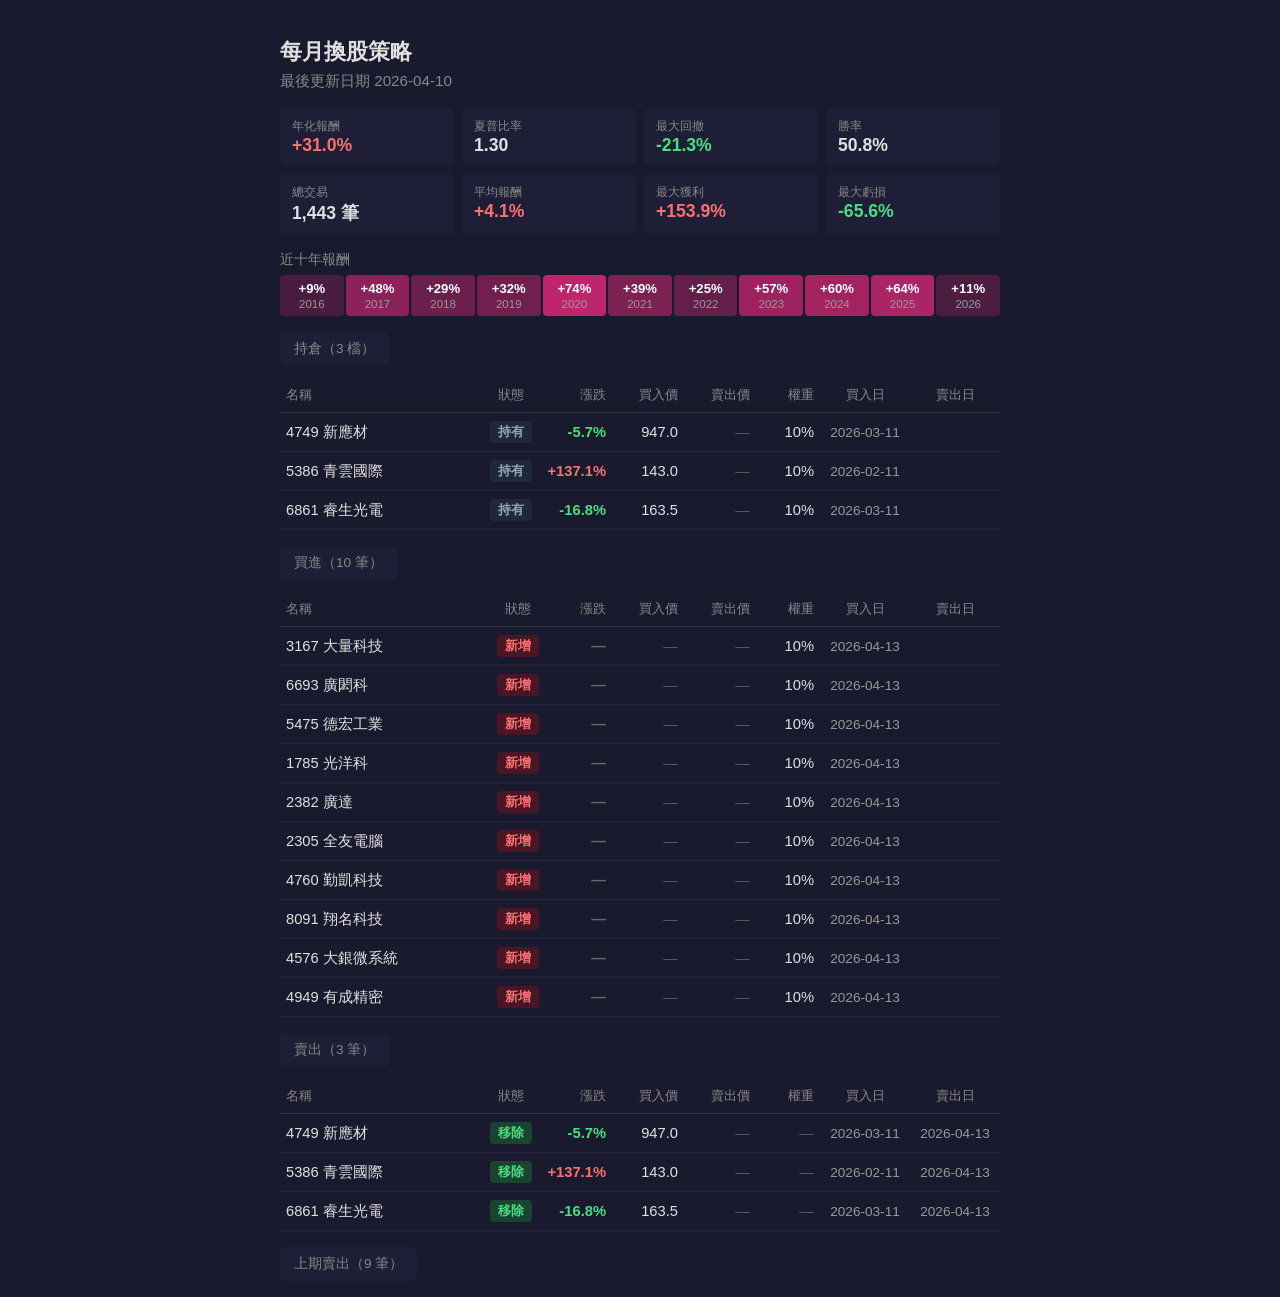
==== commit 7c378771: "修正訊號日/交易日顯示：持倉顯示實際持股，新增/移除日期改為交易日 2026-04-13" ====
--- a/index.html
+++ b/index.html
@@ -116,7 +116,7 @@
 
 
 <details class="section" open>
-<summary>買進（10 筆）</summary>
+<summary>持倉（3 檔）</summary>
 <table>
 <thead>
 <tr>
@@ -132,103 +132,33 @@
 </thead>
 <tbody>
 <tr>
-  <td class="col-name">3167 大量科技</td>
-  <td class="col-act"><span class="act act-buy">新增</span></td>
-  <td class="col-ret"><span class="ret neutral">—</span></td>
-  <td class="col-price"><span class="price dim">—</span></td>
-  <td class="col-price"><span class="price dim">—</span></td>
-  <td class="col-wt"><span class="wt">10%</span></td>
-  <td class="col-date">2026-04-10</td>
-  <td class="col-date"></td>
-</tr>
-<tr>
-  <td class="col-name">6693 廣閎科</td>
-  <td class="col-act"><span class="act act-buy">新增</span></td>
-  <td class="col-ret"><span class="ret neutral">—</span></td>
-  <td class="col-price"><span class="price dim">—</span></td>
-  <td class="col-price"><span class="price dim">—</span></td>
-  <td class="col-wt"><span class="wt">10%</span></td>
-  <td class="col-date">2026-04-10</td>
-  <td class="col-date"></td>
-</tr>
-<tr>
-  <td class="col-name">5475 德宏工業</td>
-  <td class="col-act"><span class="act act-buy">新增</span></td>
-  <td class="col-ret"><span class="ret neutral">—</span></td>
-  <td class="col-price"><span class="price dim">—</span></td>
-  <td class="col-price"><span class="price dim">—</span></td>
-  <td class="col-wt"><span class="wt">10%</span></td>
-  <td class="col-date">2026-04-10</td>
-  <td class="col-date"></td>
-</tr>
-<tr>
-  <td class="col-name">1785 光洋科</td>
-  <td class="col-act"><span class="act act-buy">新增</span></td>
-  <td class="col-ret"><span class="ret neutral">—</span></td>
-  <td class="col-price"><span class="price dim">—</span></td>
-  <td class="col-price"><span class="price dim">—</span></td>
-  <td class="col-wt"><span class="wt">10%</span></td>
-  <td class="col-date">2026-04-10</td>
-  <td class="col-date"></td>
-</tr>
-<tr>
-  <td class="col-name">2382 廣達</td>
-  <td class="col-act"><span class="act act-buy">新增</span></td>
-  <td class="col-ret"><span class="ret neutral">—</span></td>
-  <td class="col-price"><span class="price dim">—</span></td>
-  <td class="col-price"><span class="price dim">—</span></td>
-  <td class="col-wt"><span class="wt">10%</span></td>
-  <td class="col-date">2026-04-10</td>
-  <td class="col-date"></td>
-</tr>
-<tr>
-  <td class="col-name">2305 全友電腦</td>
-  <td class="col-act"><span class="act act-buy">新增</span></td>
-  <td class="col-ret"><span class="ret neutral">—</span></td>
-  <td class="col-price"><span class="price dim">—</span></td>
-  <td class="col-price"><span class="price dim">—</span></td>
-  <td class="col-wt"><span class="wt">10%</span></td>
-  <td class="col-date">2026-04-10</td>
-  <td class="col-date"></td>
-</tr>
-<tr>
-  <td class="col-name">4760 勤凱科技</td>
-  <td class="col-act"><span class="act act-buy">新增</span></td>
-  <td class="col-ret"><span class="ret neutral">—</span></td>
-  <td class="col-price"><span class="price dim">—</span></td>
-  <td class="col-price"><span class="price dim">—</span></td>
-  <td class="col-wt"><span class="wt">10%</span></td>
-  <td class="col-date">2026-04-10</td>
-  <td class="col-date"></td>
-</tr>
-<tr>
-  <td class="col-name">8091 翔名科技</td>
-  <td class="col-act"><span class="act act-buy">新增</span></td>
-  <td class="col-ret"><span class="ret neutral">—</span></td>
-  <td class="col-price"><span class="price dim">—</span></td>
-  <td class="col-price"><span class="price dim">—</span></td>
-  <td class="col-wt"><span class="wt">10%</span></td>
-  <td class="col-date">2026-04-10</td>
-  <td class="col-date"></td>
-</tr>
-<tr>
-  <td class="col-name">4576 大銀微系統</td>
-  <td class="col-act"><span class="act act-buy">新增</span></td>
-  <td class="col-ret"><span class="ret neutral">—</span></td>
-  <td class="col-price"><span class="price dim">—</span></td>
-  <td class="col-price"><span class="price dim">—</span></td>
-  <td class="col-wt"><span class="wt">10%</span></td>
-  <td class="col-date">2026-04-10</td>
-  <td class="col-date"></td>
-</tr>
-<tr>
-  <td class="col-name">4949 有成精密</td>
-  <td class="col-act"><span class="act act-buy">新增</span></td>
-  <td class="col-ret"><span class="ret neutral">—</span></td>
-  <td class="col-price"><span class="price dim">—</span></td>
-  <td class="col-price"><span class="price dim">—</span></td>
-  <td class="col-wt"><span class="wt">10%</span></td>
-  <td class="col-date">2026-04-10</td>
+  <td class="col-name">4749 新應材</td>
+  <td class="col-act"><span class="act act-hold">持有</span></td>
+  <td class="col-ret"><span class="ret neg">-5.7%</span></td>
+  <td class="col-price"><span class="price">947.0</span></td>
+  <td class="col-price"><span class="price dim">—</span></td>
+  <td class="col-wt"><span class="wt">10%</span></td>
+  <td class="col-date">2026-03-11</td>
+  <td class="col-date"></td>
+</tr>
+<tr>
+  <td class="col-name">5386 青雲國際</td>
+  <td class="col-act"><span class="act act-hold">持有</span></td>
+  <td class="col-ret"><span class="ret pos">+137.1%</span></td>
+  <td class="col-price"><span class="price">143.0</span></td>
+  <td class="col-price"><span class="price dim">—</span></td>
+  <td class="col-wt"><span class="wt">10%</span></td>
+  <td class="col-date">2026-02-11</td>
+  <td class="col-date"></td>
+</tr>
+<tr>
+  <td class="col-name">6861 睿生光電</td>
+  <td class="col-act"><span class="act act-hold">持有</span></td>
+  <td class="col-ret"><span class="ret neg">-16.8%</span></td>
+  <td class="col-price"><span class="price">163.5</span></td>
+  <td class="col-price"><span class="price dim">—</span></td>
+  <td class="col-wt"><span class="wt">10%</span></td>
+  <td class="col-date">2026-03-11</td>
   <td class="col-date"></td>
 </tr>
 
@@ -236,7 +166,7 @@
 </table>
 </details>
 <details class="section" open>
-<summary>賣出（3 筆）</summary>
+<summary>買進（10 筆）</summary>
 <table>
 <thead>
 <tr>
@@ -252,41 +182,111 @@
 </thead>
 <tbody>
 <tr>
-  <td class="col-name">4749 新應材</td>
-  <td class="col-act"><span class="act act-sell">移除</span></td>
-  <td class="col-ret"><span class="ret neg">-5.7%</span></td>
-  <td class="col-price"><span class="price">947.0</span></td>
-  <td class="col-price"><span class="price dim">—</span></td>
-  <td class="col-wt"><span class="wt dim">—</span></td>
-  <td class="col-date">2026-03-11</td>
-  <td class="col-date">2026-04-10</td>
-</tr>
-<tr>
-  <td class="col-name">5386 青雲國際</td>
-  <td class="col-act"><span class="act act-sell">移除</span></td>
-  <td class="col-ret"><span class="ret pos">+137.1%</span></td>
-  <td class="col-price"><span class="price">143.0</span></td>
-  <td class="col-price"><span class="price dim">—</span></td>
-  <td class="col-wt"><span class="wt dim">—</span></td>
-  <td class="col-date">2026-02-11</td>
-  <td class="col-date">2026-04-10</td>
-</tr>
-<tr>
-  <td class="col-name">6861 睿生光電</td>
-  <td class="col-act"><span class="act act-sell">移除</span></td>
-  <td class="col-ret"><span class="ret neg">-16.8%</span></td>
-  <td class="col-price"><span class="price">163.5</span></td>
-  <td class="col-price"><span class="price dim">—</span></td>
-  <td class="col-wt"><span class="wt dim">—</span></td>
-  <td class="col-date">2026-03-11</td>
-  <td class="col-date">2026-04-10</td>
+  <td class="col-name">3167 大量科技</td>
+  <td class="col-act"><span class="act act-buy">新增</span></td>
+  <td class="col-ret"><span class="ret neutral">—</span></td>
+  <td class="col-price"><span class="price dim">—</span></td>
+  <td class="col-price"><span class="price dim">—</span></td>
+  <td class="col-wt"><span class="wt">10%</span></td>
+  <td class="col-date">2026-04-13</td>
+  <td class="col-date"></td>
+</tr>
+<tr>
+  <td class="col-name">6693 廣閎科</td>
+  <td class="col-act"><span class="act act-buy">新增</span></td>
+  <td class="col-ret"><span class="ret neutral">—</span></td>
+  <td class="col-price"><span class="price dim">—</span></td>
+  <td class="col-price"><span class="price dim">—</span></td>
+  <td class="col-wt"><span class="wt">10%</span></td>
+  <td class="col-date">2026-04-13</td>
+  <td class="col-date"></td>
+</tr>
+<tr>
+  <td class="col-name">5475 德宏工業</td>
+  <td class="col-act"><span class="act act-buy">新增</span></td>
+  <td class="col-ret"><span class="ret neutral">—</span></td>
+  <td class="col-price"><span class="price dim">—</span></td>
+  <td class="col-price"><span class="price dim">—</span></td>
+  <td class="col-wt"><span class="wt">10%</span></td>
+  <td class="col-date">2026-04-13</td>
+  <td class="col-date"></td>
+</tr>
+<tr>
+  <td class="col-name">1785 光洋科</td>
+  <td class="col-act"><span class="act act-buy">新增</span></td>
+  <td class="col-ret"><span class="ret neutral">—</span></td>
+  <td class="col-price"><span class="price dim">—</span></td>
+  <td class="col-price"><span class="price dim">—</span></td>
+  <td class="col-wt"><span class="wt">10%</span></td>
+  <td class="col-date">2026-04-13</td>
+  <td class="col-date"></td>
+</tr>
+<tr>
+  <td class="col-name">2382 廣達</td>
+  <td class="col-act"><span class="act act-buy">新增</span></td>
+  <td class="col-ret"><span class="ret neutral">—</span></td>
+  <td class="col-price"><span class="price dim">—</span></td>
+  <td class="col-price"><span class="price dim">—</span></td>
+  <td class="col-wt"><span class="wt">10%</span></td>
+  <td class="col-date">2026-04-13</td>
+  <td class="col-date"></td>
+</tr>
+<tr>
+  <td class="col-name">2305 全友電腦</td>
+  <td class="col-act"><span class="act act-buy">新增</span></td>
+  <td class="col-ret"><span class="ret neutral">—</span></td>
+  <td class="col-price"><span class="price dim">—</span></td>
+  <td class="col-price"><span class="price dim">—</span></td>
+  <td class="col-wt"><span class="wt">10%</span></td>
+  <td class="col-date">2026-04-13</td>
+  <td class="col-date"></td>
+</tr>
+<tr>
+  <td class="col-name">4760 勤凱科技</td>
+  <td class="col-act"><span class="act act-buy">新增</span></td>
+  <td class="col-ret"><span class="ret neutral">—</span></td>
+  <td class="col-price"><span class="price dim">—</span></td>
+  <td class="col-price"><span class="price dim">—</span></td>
+  <td class="col-wt"><span class="wt">10%</span></td>
+  <td class="col-date">2026-04-13</td>
+  <td class="col-date"></td>
+</tr>
+<tr>
+  <td class="col-name">8091 翔名科技</td>
+  <td class="col-act"><span class="act act-buy">新增</span></td>
+  <td class="col-ret"><span class="ret neutral">—</span></td>
+  <td class="col-price"><span class="price dim">—</span></td>
+  <td class="col-price"><span class="price dim">—</span></td>
+  <td class="col-wt"><span class="wt">10%</span></td>
+  <td class="col-date">2026-04-13</td>
+  <td class="col-date"></td>
+</tr>
+<tr>
+  <td class="col-name">4576 大銀微系統</td>
+  <td class="col-act"><span class="act act-buy">新增</span></td>
+  <td class="col-ret"><span class="ret neutral">—</span></td>
+  <td class="col-price"><span class="price dim">—</span></td>
+  <td class="col-price"><span class="price dim">—</span></td>
+  <td class="col-wt"><span class="wt">10%</span></td>
+  <td class="col-date">2026-04-13</td>
+  <td class="col-date"></td>
+</tr>
+<tr>
+  <td class="col-name">4949 有成精密</td>
+  <td class="col-act"><span class="act act-buy">新增</span></td>
+  <td class="col-ret"><span class="ret neutral">—</span></td>
+  <td class="col-price"><span class="price dim">—</span></td>
+  <td class="col-price"><span class="price dim">—</span></td>
+  <td class="col-wt"><span class="wt">10%</span></td>
+  <td class="col-date">2026-04-13</td>
+  <td class="col-date"></td>
 </tr>
 
 </tbody>
 </table>
 </details>
-<details class="section">
-<summary>上期賣出（9 筆）</summary>
+<details class="section" open>
+<summary>賣出（3 筆）</summary>
 <table>
 <thead>
 <tr>
@@ -302,6 +302,56 @@
 </thead>
 <tbody>
 <tr>
+  <td class="col-name">4749 新應材</td>
+  <td class="col-act"><span class="act act-sell">移除</span></td>
+  <td class="col-ret"><span class="ret neg">-5.7%</span></td>
+  <td class="col-price"><span class="price">947.0</span></td>
+  <td class="col-price"><span class="price dim">—</span></td>
+  <td class="col-wt"><span class="wt dim">—</span></td>
+  <td class="col-date">2026-03-11</td>
+  <td class="col-date">2026-04-13</td>
+</tr>
+<tr>
+  <td class="col-name">5386 青雲國際</td>
+  <td class="col-act"><span class="act act-sell">移除</span></td>
+  <td class="col-ret"><span class="ret pos">+137.1%</span></td>
+  <td class="col-price"><span class="price">143.0</span></td>
+  <td class="col-price"><span class="price dim">—</span></td>
+  <td class="col-wt"><span class="wt dim">—</span></td>
+  <td class="col-date">2026-02-11</td>
+  <td class="col-date">2026-04-13</td>
+</tr>
+<tr>
+  <td class="col-name">6861 睿生光電</td>
+  <td class="col-act"><span class="act act-sell">移除</span></td>
+  <td class="col-ret"><span class="ret neg">-16.8%</span></td>
+  <td class="col-price"><span class="price">163.5</span></td>
+  <td class="col-price"><span class="price dim">—</span></td>
+  <td class="col-wt"><span class="wt dim">—</span></td>
+  <td class="col-date">2026-03-11</td>
+  <td class="col-date">2026-04-13</td>
+</tr>
+
+</tbody>
+</table>
+</details>
+<details class="section">
+<summary>上期賣出（9 筆）</summary>
+<table>
+<thead>
+<tr>
+  <th>名稱</th>
+  <th style="text-align:center">狀態</th>
+  <th style="text-align:right">漲跌</th>
+  <th style="text-align:right">買入價</th>
+  <th style="text-align:right">賣出價</th>
+  <th style="text-align:right">權重</th>
+  <th style="text-align:center">買入日</th>
+  <th style="text-align:center">賣出日</th>
+</tr>
+</thead>
+<tbody>
+<tr>
   <td class="col-name">6588 東典光電</td>
   <td class="col-act"><span class="act act-sell">移除</span></td>
   <td class="col-ret"><span class="ret neg">-21.8%</span></td>
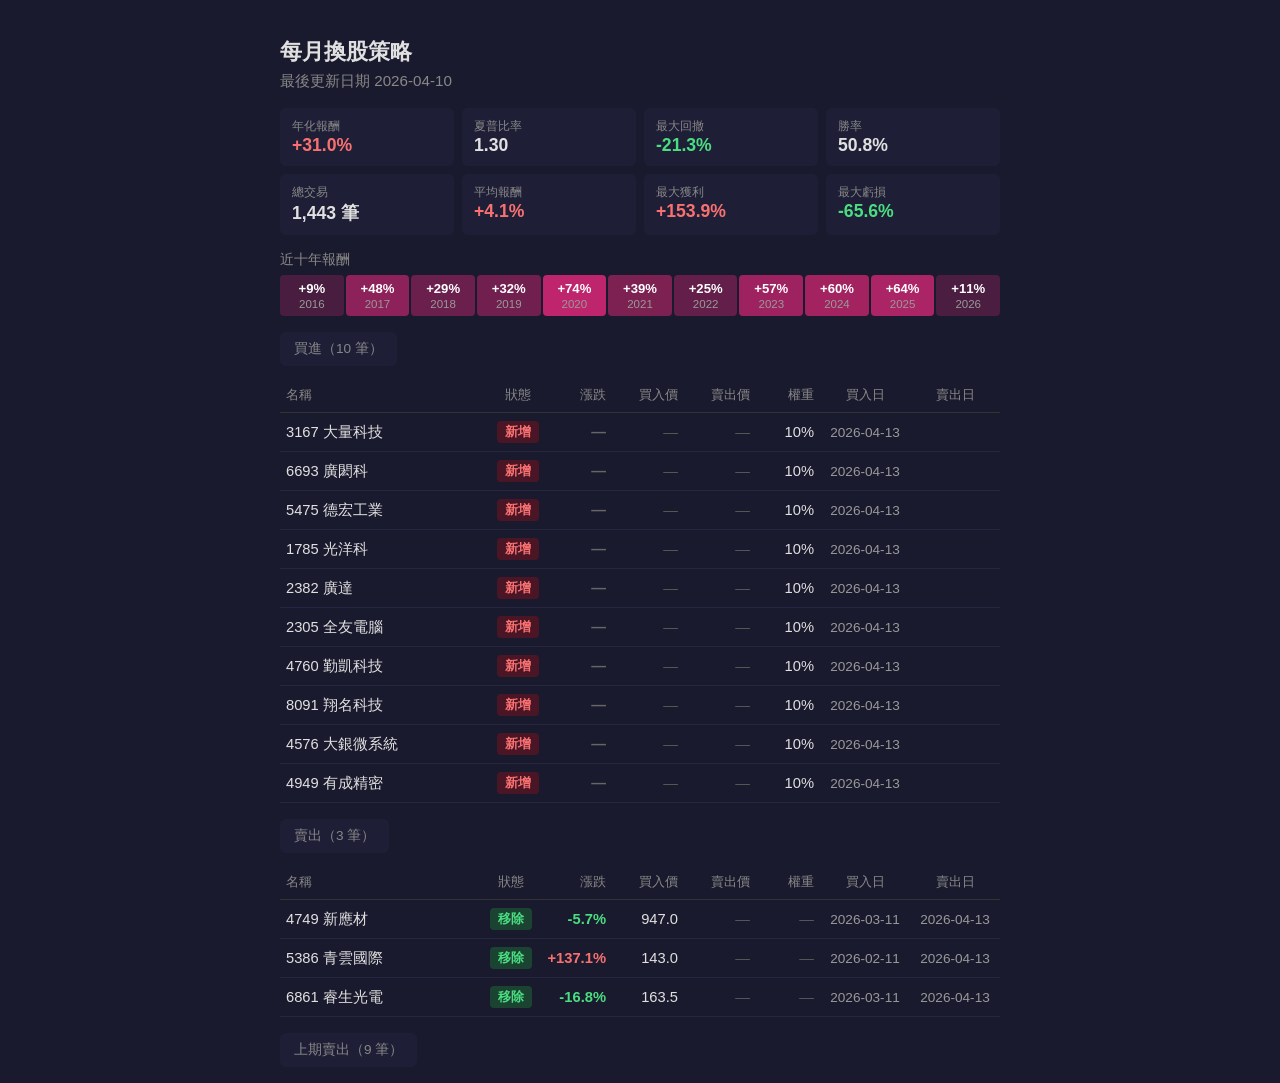
==== commit 6b55e53c: "持倉排除即將賣出的股票，避免兩區塊重複顯示" ====
--- a/index.html
+++ b/index.html
@@ -116,7 +116,7 @@
 
 
 <details class="section" open>
-<summary>持倉（3 檔）</summary>
+<summary>買進（10 筆）</summary>
 <table>
 <thead>
 <tr>
@@ -132,33 +132,103 @@
 </thead>
 <tbody>
 <tr>
-  <td class="col-name">4749 新應材</td>
-  <td class="col-act"><span class="act act-hold">持有</span></td>
-  <td class="col-ret"><span class="ret neg">-5.7%</span></td>
-  <td class="col-price"><span class="price">947.0</span></td>
-  <td class="col-price"><span class="price dim">—</span></td>
-  <td class="col-wt"><span class="wt">10%</span></td>
-  <td class="col-date">2026-03-11</td>
-  <td class="col-date"></td>
-</tr>
-<tr>
-  <td class="col-name">5386 青雲國際</td>
-  <td class="col-act"><span class="act act-hold">持有</span></td>
-  <td class="col-ret"><span class="ret pos">+137.1%</span></td>
-  <td class="col-price"><span class="price">143.0</span></td>
-  <td class="col-price"><span class="price dim">—</span></td>
-  <td class="col-wt"><span class="wt">10%</span></td>
-  <td class="col-date">2026-02-11</td>
-  <td class="col-date"></td>
-</tr>
-<tr>
-  <td class="col-name">6861 睿生光電</td>
-  <td class="col-act"><span class="act act-hold">持有</span></td>
-  <td class="col-ret"><span class="ret neg">-16.8%</span></td>
-  <td class="col-price"><span class="price">163.5</span></td>
-  <td class="col-price"><span class="price dim">—</span></td>
-  <td class="col-wt"><span class="wt">10%</span></td>
-  <td class="col-date">2026-03-11</td>
+  <td class="col-name">3167 大量科技</td>
+  <td class="col-act"><span class="act act-buy">新增</span></td>
+  <td class="col-ret"><span class="ret neutral">—</span></td>
+  <td class="col-price"><span class="price dim">—</span></td>
+  <td class="col-price"><span class="price dim">—</span></td>
+  <td class="col-wt"><span class="wt">10%</span></td>
+  <td class="col-date">2026-04-13</td>
+  <td class="col-date"></td>
+</tr>
+<tr>
+  <td class="col-name">6693 廣閎科</td>
+  <td class="col-act"><span class="act act-buy">新增</span></td>
+  <td class="col-ret"><span class="ret neutral">—</span></td>
+  <td class="col-price"><span class="price dim">—</span></td>
+  <td class="col-price"><span class="price dim">—</span></td>
+  <td class="col-wt"><span class="wt">10%</span></td>
+  <td class="col-date">2026-04-13</td>
+  <td class="col-date"></td>
+</tr>
+<tr>
+  <td class="col-name">5475 德宏工業</td>
+  <td class="col-act"><span class="act act-buy">新增</span></td>
+  <td class="col-ret"><span class="ret neutral">—</span></td>
+  <td class="col-price"><span class="price dim">—</span></td>
+  <td class="col-price"><span class="price dim">—</span></td>
+  <td class="col-wt"><span class="wt">10%</span></td>
+  <td class="col-date">2026-04-13</td>
+  <td class="col-date"></td>
+</tr>
+<tr>
+  <td class="col-name">1785 光洋科</td>
+  <td class="col-act"><span class="act act-buy">新增</span></td>
+  <td class="col-ret"><span class="ret neutral">—</span></td>
+  <td class="col-price"><span class="price dim">—</span></td>
+  <td class="col-price"><span class="price dim">—</span></td>
+  <td class="col-wt"><span class="wt">10%</span></td>
+  <td class="col-date">2026-04-13</td>
+  <td class="col-date"></td>
+</tr>
+<tr>
+  <td class="col-name">2382 廣達</td>
+  <td class="col-act"><span class="act act-buy">新增</span></td>
+  <td class="col-ret"><span class="ret neutral">—</span></td>
+  <td class="col-price"><span class="price dim">—</span></td>
+  <td class="col-price"><span class="price dim">—</span></td>
+  <td class="col-wt"><span class="wt">10%</span></td>
+  <td class="col-date">2026-04-13</td>
+  <td class="col-date"></td>
+</tr>
+<tr>
+  <td class="col-name">2305 全友電腦</td>
+  <td class="col-act"><span class="act act-buy">新增</span></td>
+  <td class="col-ret"><span class="ret neutral">—</span></td>
+  <td class="col-price"><span class="price dim">—</span></td>
+  <td class="col-price"><span class="price dim">—</span></td>
+  <td class="col-wt"><span class="wt">10%</span></td>
+  <td class="col-date">2026-04-13</td>
+  <td class="col-date"></td>
+</tr>
+<tr>
+  <td class="col-name">4760 勤凱科技</td>
+  <td class="col-act"><span class="act act-buy">新增</span></td>
+  <td class="col-ret"><span class="ret neutral">—</span></td>
+  <td class="col-price"><span class="price dim">—</span></td>
+  <td class="col-price"><span class="price dim">—</span></td>
+  <td class="col-wt"><span class="wt">10%</span></td>
+  <td class="col-date">2026-04-13</td>
+  <td class="col-date"></td>
+</tr>
+<tr>
+  <td class="col-name">8091 翔名科技</td>
+  <td class="col-act"><span class="act act-buy">新增</span></td>
+  <td class="col-ret"><span class="ret neutral">—</span></td>
+  <td class="col-price"><span class="price dim">—</span></td>
+  <td class="col-price"><span class="price dim">—</span></td>
+  <td class="col-wt"><span class="wt">10%</span></td>
+  <td class="col-date">2026-04-13</td>
+  <td class="col-date"></td>
+</tr>
+<tr>
+  <td class="col-name">4576 大銀微系統</td>
+  <td class="col-act"><span class="act act-buy">新增</span></td>
+  <td class="col-ret"><span class="ret neutral">—</span></td>
+  <td class="col-price"><span class="price dim">—</span></td>
+  <td class="col-price"><span class="price dim">—</span></td>
+  <td class="col-wt"><span class="wt">10%</span></td>
+  <td class="col-date">2026-04-13</td>
+  <td class="col-date"></td>
+</tr>
+<tr>
+  <td class="col-name">4949 有成精密</td>
+  <td class="col-act"><span class="act act-buy">新增</span></td>
+  <td class="col-ret"><span class="ret neutral">—</span></td>
+  <td class="col-price"><span class="price dim">—</span></td>
+  <td class="col-price"><span class="price dim">—</span></td>
+  <td class="col-wt"><span class="wt">10%</span></td>
+  <td class="col-date">2026-04-13</td>
   <td class="col-date"></td>
 </tr>
 
@@ -166,7 +236,7 @@
 </table>
 </details>
 <details class="section" open>
-<summary>買進（10 筆）</summary>
+<summary>賣出（3 筆）</summary>
 <table>
 <thead>
 <tr>
@@ -182,111 +252,41 @@
 </thead>
 <tbody>
 <tr>
-  <td class="col-name">3167 大量科技</td>
-  <td class="col-act"><span class="act act-buy">新增</span></td>
-  <td class="col-ret"><span class="ret neutral">—</span></td>
-  <td class="col-price"><span class="price dim">—</span></td>
-  <td class="col-price"><span class="price dim">—</span></td>
-  <td class="col-wt"><span class="wt">10%</span></td>
-  <td class="col-date">2026-04-13</td>
-  <td class="col-date"></td>
-</tr>
-<tr>
-  <td class="col-name">6693 廣閎科</td>
-  <td class="col-act"><span class="act act-buy">新增</span></td>
-  <td class="col-ret"><span class="ret neutral">—</span></td>
-  <td class="col-price"><span class="price dim">—</span></td>
-  <td class="col-price"><span class="price dim">—</span></td>
-  <td class="col-wt"><span class="wt">10%</span></td>
-  <td class="col-date">2026-04-13</td>
-  <td class="col-date"></td>
-</tr>
-<tr>
-  <td class="col-name">5475 德宏工業</td>
-  <td class="col-act"><span class="act act-buy">新增</span></td>
-  <td class="col-ret"><span class="ret neutral">—</span></td>
-  <td class="col-price"><span class="price dim">—</span></td>
-  <td class="col-price"><span class="price dim">—</span></td>
-  <td class="col-wt"><span class="wt">10%</span></td>
-  <td class="col-date">2026-04-13</td>
-  <td class="col-date"></td>
-</tr>
-<tr>
-  <td class="col-name">1785 光洋科</td>
-  <td class="col-act"><span class="act act-buy">新增</span></td>
-  <td class="col-ret"><span class="ret neutral">—</span></td>
-  <td class="col-price"><span class="price dim">—</span></td>
-  <td class="col-price"><span class="price dim">—</span></td>
-  <td class="col-wt"><span class="wt">10%</span></td>
-  <td class="col-date">2026-04-13</td>
-  <td class="col-date"></td>
-</tr>
-<tr>
-  <td class="col-name">2382 廣達</td>
-  <td class="col-act"><span class="act act-buy">新增</span></td>
-  <td class="col-ret"><span class="ret neutral">—</span></td>
-  <td class="col-price"><span class="price dim">—</span></td>
-  <td class="col-price"><span class="price dim">—</span></td>
-  <td class="col-wt"><span class="wt">10%</span></td>
-  <td class="col-date">2026-04-13</td>
-  <td class="col-date"></td>
-</tr>
-<tr>
-  <td class="col-name">2305 全友電腦</td>
-  <td class="col-act"><span class="act act-buy">新增</span></td>
-  <td class="col-ret"><span class="ret neutral">—</span></td>
-  <td class="col-price"><span class="price dim">—</span></td>
-  <td class="col-price"><span class="price dim">—</span></td>
-  <td class="col-wt"><span class="wt">10%</span></td>
-  <td class="col-date">2026-04-13</td>
-  <td class="col-date"></td>
-</tr>
-<tr>
-  <td class="col-name">4760 勤凱科技</td>
-  <td class="col-act"><span class="act act-buy">新增</span></td>
-  <td class="col-ret"><span class="ret neutral">—</span></td>
-  <td class="col-price"><span class="price dim">—</span></td>
-  <td class="col-price"><span class="price dim">—</span></td>
-  <td class="col-wt"><span class="wt">10%</span></td>
-  <td class="col-date">2026-04-13</td>
-  <td class="col-date"></td>
-</tr>
-<tr>
-  <td class="col-name">8091 翔名科技</td>
-  <td class="col-act"><span class="act act-buy">新增</span></td>
-  <td class="col-ret"><span class="ret neutral">—</span></td>
-  <td class="col-price"><span class="price dim">—</span></td>
-  <td class="col-price"><span class="price dim">—</span></td>
-  <td class="col-wt"><span class="wt">10%</span></td>
-  <td class="col-date">2026-04-13</td>
-  <td class="col-date"></td>
-</tr>
-<tr>
-  <td class="col-name">4576 大銀微系統</td>
-  <td class="col-act"><span class="act act-buy">新增</span></td>
-  <td class="col-ret"><span class="ret neutral">—</span></td>
-  <td class="col-price"><span class="price dim">—</span></td>
-  <td class="col-price"><span class="price dim">—</span></td>
-  <td class="col-wt"><span class="wt">10%</span></td>
-  <td class="col-date">2026-04-13</td>
-  <td class="col-date"></td>
-</tr>
-<tr>
-  <td class="col-name">4949 有成精密</td>
-  <td class="col-act"><span class="act act-buy">新增</span></td>
-  <td class="col-ret"><span class="ret neutral">—</span></td>
-  <td class="col-price"><span class="price dim">—</span></td>
-  <td class="col-price"><span class="price dim">—</span></td>
-  <td class="col-wt"><span class="wt">10%</span></td>
-  <td class="col-date">2026-04-13</td>
-  <td class="col-date"></td>
+  <td class="col-name">4749 新應材</td>
+  <td class="col-act"><span class="act act-sell">移除</span></td>
+  <td class="col-ret"><span class="ret neg">-5.7%</span></td>
+  <td class="col-price"><span class="price">947.0</span></td>
+  <td class="col-price"><span class="price dim">—</span></td>
+  <td class="col-wt"><span class="wt dim">—</span></td>
+  <td class="col-date">2026-03-11</td>
+  <td class="col-date">2026-04-13</td>
+</tr>
+<tr>
+  <td class="col-name">5386 青雲國際</td>
+  <td class="col-act"><span class="act act-sell">移除</span></td>
+  <td class="col-ret"><span class="ret pos">+137.1%</span></td>
+  <td class="col-price"><span class="price">143.0</span></td>
+  <td class="col-price"><span class="price dim">—</span></td>
+  <td class="col-wt"><span class="wt dim">—</span></td>
+  <td class="col-date">2026-02-11</td>
+  <td class="col-date">2026-04-13</td>
+</tr>
+<tr>
+  <td class="col-name">6861 睿生光電</td>
+  <td class="col-act"><span class="act act-sell">移除</span></td>
+  <td class="col-ret"><span class="ret neg">-16.8%</span></td>
+  <td class="col-price"><span class="price">163.5</span></td>
+  <td class="col-price"><span class="price dim">—</span></td>
+  <td class="col-wt"><span class="wt dim">—</span></td>
+  <td class="col-date">2026-03-11</td>
+  <td class="col-date">2026-04-13</td>
 </tr>
 
 </tbody>
 </table>
 </details>
-<details class="section" open>
-<summary>賣出（3 筆）</summary>
+<details class="section">
+<summary>上期賣出（9 筆）</summary>
 <table>
 <thead>
 <tr>
@@ -302,56 +302,6 @@
 </thead>
 <tbody>
 <tr>
-  <td class="col-name">4749 新應材</td>
-  <td class="col-act"><span class="act act-sell">移除</span></td>
-  <td class="col-ret"><span class="ret neg">-5.7%</span></td>
-  <td class="col-price"><span class="price">947.0</span></td>
-  <td class="col-price"><span class="price dim">—</span></td>
-  <td class="col-wt"><span class="wt dim">—</span></td>
-  <td class="col-date">2026-03-11</td>
-  <td class="col-date">2026-04-13</td>
-</tr>
-<tr>
-  <td class="col-name">5386 青雲國際</td>
-  <td class="col-act"><span class="act act-sell">移除</span></td>
-  <td class="col-ret"><span class="ret pos">+137.1%</span></td>
-  <td class="col-price"><span class="price">143.0</span></td>
-  <td class="col-price"><span class="price dim">—</span></td>
-  <td class="col-wt"><span class="wt dim">—</span></td>
-  <td class="col-date">2026-02-11</td>
-  <td class="col-date">2026-04-13</td>
-</tr>
-<tr>
-  <td class="col-name">6861 睿生光電</td>
-  <td class="col-act"><span class="act act-sell">移除</span></td>
-  <td class="col-ret"><span class="ret neg">-16.8%</span></td>
-  <td class="col-price"><span class="price">163.5</span></td>
-  <td class="col-price"><span class="price dim">—</span></td>
-  <td class="col-wt"><span class="wt dim">—</span></td>
-  <td class="col-date">2026-03-11</td>
-  <td class="col-date">2026-04-13</td>
-</tr>
-
-</tbody>
-</table>
-</details>
-<details class="section">
-<summary>上期賣出（9 筆）</summary>
-<table>
-<thead>
-<tr>
-  <th>名稱</th>
-  <th style="text-align:center">狀態</th>
-  <th style="text-align:right">漲跌</th>
-  <th style="text-align:right">買入價</th>
-  <th style="text-align:right">賣出價</th>
-  <th style="text-align:right">權重</th>
-  <th style="text-align:center">買入日</th>
-  <th style="text-align:center">賣出日</th>
-</tr>
-</thead>
-<tbody>
-<tr>
   <td class="col-name">6588 東典光電</td>
   <td class="col-act"><span class="act act-sell">移除</span></td>
   <td class="col-ret"><span class="ret neg">-21.8%</span></td>
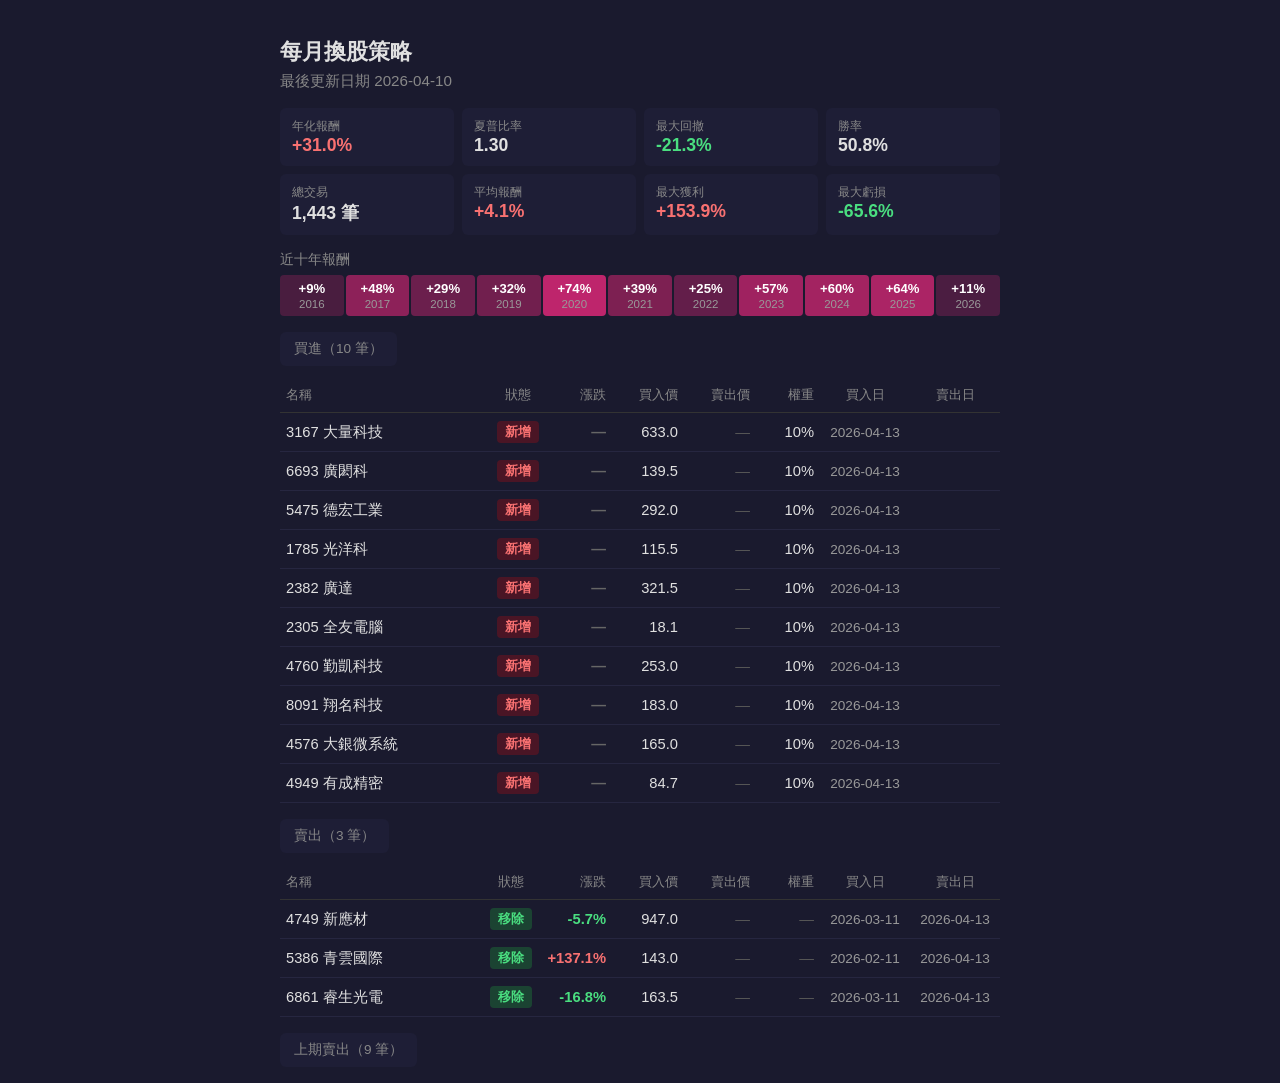
==== commit d6711000: "新增事件顯示訊號日收盤價作為下單參考" ====
--- a/index.html
+++ b/index.html
@@ -135,7 +135,7 @@
   <td class="col-name">3167 大量科技</td>
   <td class="col-act"><span class="act act-buy">新增</span></td>
   <td class="col-ret"><span class="ret neutral">—</span></td>
-  <td class="col-price"><span class="price dim">—</span></td>
+  <td class="col-price"><span class="price">633.0</span></td>
   <td class="col-price"><span class="price dim">—</span></td>
   <td class="col-wt"><span class="wt">10%</span></td>
   <td class="col-date">2026-04-13</td>
@@ -145,7 +145,7 @@
   <td class="col-name">6693 廣閎科</td>
   <td class="col-act"><span class="act act-buy">新增</span></td>
   <td class="col-ret"><span class="ret neutral">—</span></td>
-  <td class="col-price"><span class="price dim">—</span></td>
+  <td class="col-price"><span class="price">139.5</span></td>
   <td class="col-price"><span class="price dim">—</span></td>
   <td class="col-wt"><span class="wt">10%</span></td>
   <td class="col-date">2026-04-13</td>
@@ -155,7 +155,7 @@
   <td class="col-name">5475 德宏工業</td>
   <td class="col-act"><span class="act act-buy">新增</span></td>
   <td class="col-ret"><span class="ret neutral">—</span></td>
-  <td class="col-price"><span class="price dim">—</span></td>
+  <td class="col-price"><span class="price">292.0</span></td>
   <td class="col-price"><span class="price dim">—</span></td>
   <td class="col-wt"><span class="wt">10%</span></td>
   <td class="col-date">2026-04-13</td>
@@ -165,7 +165,7 @@
   <td class="col-name">1785 光洋科</td>
   <td class="col-act"><span class="act act-buy">新增</span></td>
   <td class="col-ret"><span class="ret neutral">—</span></td>
-  <td class="col-price"><span class="price dim">—</span></td>
+  <td class="col-price"><span class="price">115.5</span></td>
   <td class="col-price"><span class="price dim">—</span></td>
   <td class="col-wt"><span class="wt">10%</span></td>
   <td class="col-date">2026-04-13</td>
@@ -175,7 +175,7 @@
   <td class="col-name">2382 廣達</td>
   <td class="col-act"><span class="act act-buy">新增</span></td>
   <td class="col-ret"><span class="ret neutral">—</span></td>
-  <td class="col-price"><span class="price dim">—</span></td>
+  <td class="col-price"><span class="price">321.5</span></td>
   <td class="col-price"><span class="price dim">—</span></td>
   <td class="col-wt"><span class="wt">10%</span></td>
   <td class="col-date">2026-04-13</td>
@@ -185,7 +185,7 @@
   <td class="col-name">2305 全友電腦</td>
   <td class="col-act"><span class="act act-buy">新增</span></td>
   <td class="col-ret"><span class="ret neutral">—</span></td>
-  <td class="col-price"><span class="price dim">—</span></td>
+  <td class="col-price"><span class="price">18.1</span></td>
   <td class="col-price"><span class="price dim">—</span></td>
   <td class="col-wt"><span class="wt">10%</span></td>
   <td class="col-date">2026-04-13</td>
@@ -195,7 +195,7 @@
   <td class="col-name">4760 勤凱科技</td>
   <td class="col-act"><span class="act act-buy">新增</span></td>
   <td class="col-ret"><span class="ret neutral">—</span></td>
-  <td class="col-price"><span class="price dim">—</span></td>
+  <td class="col-price"><span class="price">253.0</span></td>
   <td class="col-price"><span class="price dim">—</span></td>
   <td class="col-wt"><span class="wt">10%</span></td>
   <td class="col-date">2026-04-13</td>
@@ -205,7 +205,7 @@
   <td class="col-name">8091 翔名科技</td>
   <td class="col-act"><span class="act act-buy">新增</span></td>
   <td class="col-ret"><span class="ret neutral">—</span></td>
-  <td class="col-price"><span class="price dim">—</span></td>
+  <td class="col-price"><span class="price">183.0</span></td>
   <td class="col-price"><span class="price dim">—</span></td>
   <td class="col-wt"><span class="wt">10%</span></td>
   <td class="col-date">2026-04-13</td>
@@ -215,7 +215,7 @@
   <td class="col-name">4576 大銀微系統</td>
   <td class="col-act"><span class="act act-buy">新增</span></td>
   <td class="col-ret"><span class="ret neutral">—</span></td>
-  <td class="col-price"><span class="price dim">—</span></td>
+  <td class="col-price"><span class="price">165.0</span></td>
   <td class="col-price"><span class="price dim">—</span></td>
   <td class="col-wt"><span class="wt">10%</span></td>
   <td class="col-date">2026-04-13</td>
@@ -225,7 +225,7 @@
   <td class="col-name">4949 有成精密</td>
   <td class="col-act"><span class="act act-buy">新增</span></td>
   <td class="col-ret"><span class="ret neutral">—</span></td>
-  <td class="col-price"><span class="price dim">—</span></td>
+  <td class="col-price"><span class="price">84.7</span></td>
   <td class="col-price"><span class="price dim">—</span></td>
   <td class="col-wt"><span class="wt">10%</span></td>
   <td class="col-date">2026-04-13</td>
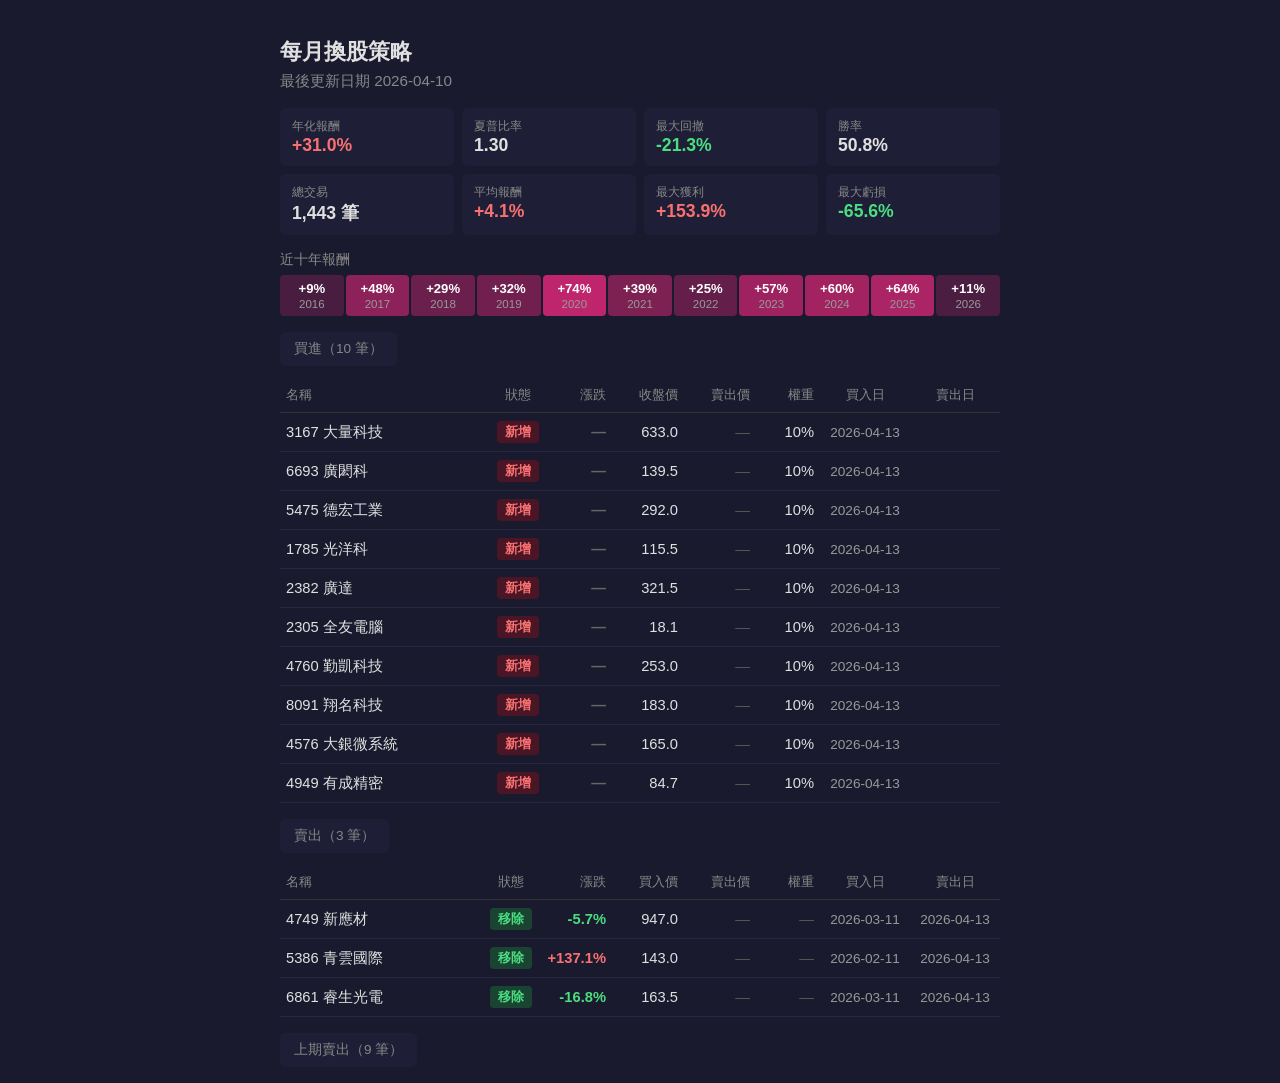
==== commit 3e4d59b4: "買進區塊欄位標題：買入價 → 收盤價" ====
--- a/index.html
+++ b/index.html
@@ -123,7 +123,7 @@
   <th>名稱</th>
   <th style="text-align:center">狀態</th>
   <th style="text-align:right">漲跌</th>
-  <th style="text-align:right">買入價</th>
+  <th style="text-align:right">收盤價</th>
   <th style="text-align:right">賣出價</th>
   <th style="text-align:right">權重</th>
   <th style="text-align:center">買入日</th>
